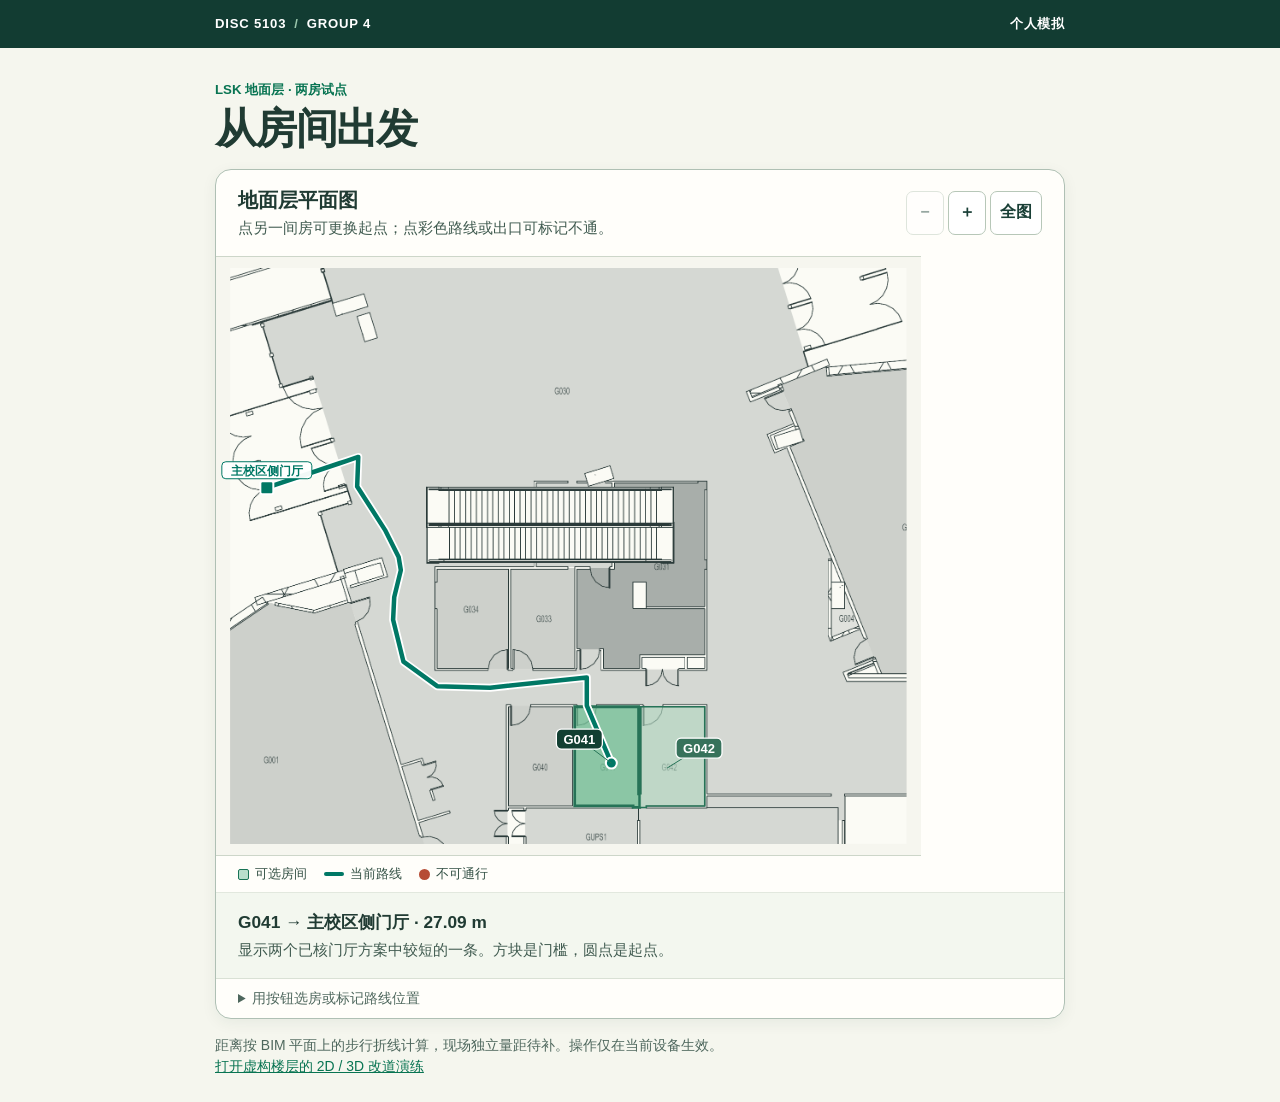
==== index.html @ 44ad1e76 "Publish the LSK two-room pilot with its registered floor plan" ====
<!doctype html>
<html lang="zh-CN"><head><meta charset="utf-8"><meta name="viewport" content="width=device-width,initial-scale=1">
<meta name="referrer" content="no-referrer">
<meta http-equiv="Content-Security-Policy" content="default-src 'none'; img-src data:; style-src 'unsafe-inline'; script-src 'unsafe-inline'; connect-src 'none'; base-uri 'none'; form-action 'none'">
<title>LSK 地面层 · 两房路线试点</title><style>:root{color-scheme:light;--ink:#193f36;--text:#203b33;--muted:#4e675d;--line:#c5d1c5;--paper:#f5f6ee;--green:#087452}
*{box-sizing:border-box}body{margin:0;background:var(--paper);color:var(--text);font:16px/1.55 "Segoe UI","Microsoft YaHei",sans-serif}
.wrap{width:min(100% - 36px,940px);margin:auto}header{background:#123c32;color:white}header .wrap{min-height:48px;display:flex;align-items:center;justify-content:space-between;font-size:.82rem;font-weight:650;letter-spacing:.06em}header b{color:#9ac6ac;margin:0 .28em}
main{padding-top:clamp(24px,5vw,60px)}.eyebrow,.unit{font-size:.83rem;font-weight:700;color:var(--green)}.eyebrow{margin:0}
h1{font-size:clamp(2.2rem,6vw,3.65rem);margin:4px 0 clamp(20px,4vw,38px);line-height:1.18;letter-spacing:-.04em}h2{font-size:1.16rem;margin:0 0 14px;line-height:1.4}
p{margin:7px 0 12px}.grid{display:grid;grid-template-columns:minmax(210px,.78fr) minmax(0,1.35fr);gap:16px}.card,.practice{background:#fffefa;border:1px solid var(--line);border-radius:14px;padding:clamp(16px,3vw,30px);min-width:0}.route-card{border-top:4px solid var(--green)}
label{display:block;margin:13px 0 6px;font-size:.9rem;font-weight:650}select,input,button,a{font:inherit}select,input{max-width:100%;padding:10px;border:1px solid #9eafa2;border-radius:7px;background:#fff}select{width:100%;min-height:48px;color:var(--ink)}button,.practice a{font-weight:700;cursor:pointer}button{border:1px solid var(--green);background:#eef6ee;border-radius:7px;color:var(--ink);padding:9px 14px;min-height:44px}
button:focus-visible,a:focus-visible,select:focus-visible,input:focus-visible{outline:3px solid #b16112;outline-offset:3px}
.note,footer{color:var(--muted);font-size:.87rem}.note{margin-top:14px;line-height:1.6}.route-heading,.captions{display:flex;justify-content:space-between;gap:12px}.place{font-size:clamp(1.1rem,3vw,1.5rem);font-weight:650;margin-top:4px}.length{margin:1px 0 8px}.length strong{font-size:clamp(2rem,5vw,3.35rem);line-height:1.1;font-variant-numeric:tabular-nums;letter-spacing:-.04em}
#bar{position:relative;margin:26px 5px 5px;height:4px;background:#23785b}#bar:before,#bar:after{content:"";position:absolute;width:11px;height:11px;top:50%;transform:translateY(-50%);border-radius:100%;background:var(--ink)}
#bar:before{left:-5px}#bar:after{right:-5px;background:#c16a23}#ticks i{position:absolute;background:#23785b;top:-3px;height:10px;width:1px}.captions{font-size:.83rem}.captions span:last-child{text-align:right}#switcher{margin:16px 0 6px}
#interior,.practice{margin-top:16px}.practice{display:flex;align-items:center;justify-content:space-between;gap:12px;background:#e8efe5}.practice h2{margin-bottom:4px}.practice p{margin:0}.practice a{white-space:nowrap;color:var(--ink);padding:8px 0}footer{margin:26px 0}
[hidden]{display:none!important}#issue:not(:empty){color:#973c20}
details{font-size:.85rem;color:var(--muted);margin-top:16px}summary{cursor:pointer}
#shape{margin:14px 0}#line-map{width:100%;max-height:230px;border-radius:8px;background:#f0f4ec}figcaption{font-size:.8rem;color:var(--muted)}
@media(max-width:640px){.grid{grid-template-columns:1fr;gap:10px}.practice{display:block}.practice a{display:inline-block;margin-top:4px}.wrap{width:calc(100% - 24px)}}

.floor-panel{overflow:hidden;background:#fffefa;border:1px solid #afc0b4;border-radius:16px;margin-bottom:16px;box-shadow:0 4px 15px #163b2810}
.floor-head,.floor-result{display:flex;align-items:center;justify-content:space-between;gap:14px;padding:16px 22px}
.floor-head h2{font-size:1.28rem;margin:0}.floor-head p,.floor-result p{margin:3px 0 0;font-size:.91rem;color:#405b50}
.floor-zoom{display:flex;gap:4px;flex:none}.floor-zoom button{background:white;border-color:#b7c7b8;min-width:38px;padding:4px 9px}
.floor-panel button:disabled{opacity:.45;cursor:default}
#floor-stage{position:relative;aspect-ratio:var(--plan-aspect,1.5);min-height:240px;max-height:600px;background:#f6f6ef;border-block:1px solid #cdd6c9}
#floor-svg{position:absolute;inset:0;width:100%;height:100%;display:block;touch-action:pan-y;user-select:none}
#floor-svg [role=button]{cursor:pointer}#floor-svg [role=button]:focus-visible{outline:3px solid #a95010}
.floor-key,.floor-key span{display:flex;align-items:center}.floor-key{gap:17px;flex-wrap:wrap;padding:8px 22px;border-bottom:1px solid #e2e8de;font-size:.83rem;color:#345145}.floor-key span{gap:6px}
.floor-key i{display:inline-block}.floor-key-room{width:11px;height:11px;background:#b8dfcc;border:1px solid #187355;border-radius:2px}.floor-key-line{width:20px;height:4px;background:#007865;border-radius:3px}.floor-key-stop{width:11px;height:11px;border-radius:50%;background:#b64c35}
.floor-result{background:#f3f7ef}.floor-result strong{font-size:1.08rem}.floor-result button{flex:none}#floor-access{margin:0;border-top:1px solid #d9e1d5;padding:9px 22px}
#floor-rooms{display:flex;gap:6px;flex-wrap:wrap;margin:8px 0}#floor-range{vertical-align:middle;width:min(52%,290px);padding:0;accent-color:var(--green);margin-right:10px}
.floor-panel .floor-chip{font:700 13px "Segoe UI","Microsoft YaHei",sans-serif;fill:white;dominant-baseline:central;text-anchor:middle;pointer-events:none}
@media(max-width:640px){.floor-head,.floor-result{padding:12px}.floor-head{align-items:flex-start}.floor-zoom button{min-width:32px;padding:3px 6px}.floor-key{padding:7px 12px;gap:11px}#floor-access{padding:8px 12px}.floor-result{align-items:flex-start}}

main{padding-top:clamp(16px,3vw,32px)}h1{font-size:clamp(1.65rem,4vw,2.65rem);margin:3px 0 15px}
.wrap{max-width:850px}footer{margin:12px 0 24px}footer a{color:var(--green)}
</style></head>
<body><header><div class="wrap"><span>DISC 5103 <b>/</b> GROUP 4</span><span>个人模拟</span></div></header>
<main class="wrap"><p class="eyebrow">LSK 地面层 · 两房试点</p><h1>从房间出发</h1>
<section id="floor" class="floor-panel" hidden aria-label="实景选房地图">
      <div class="floor-head"><div><h2>地面层平面图</h2><p id="floor-hint">点图上的房间选择起点。</p></div>
        <div class="floor-zoom" role="group" aria-label="地图缩放"><button id="floor-minus" aria-label="缩小地图">−</button><button id="floor-plus" aria-label="放大地图">＋</button><button id="floor-fit">全图</button></div></div>
      <div id="floor-stage"><svg id="floor-svg" role="group" aria-label="可点选房间和路线的 Revit 地面层局部平面图"></svg></div>
      <div class="floor-key"><span><i class="floor-key-room"></i>可选房间</span><span><i class="floor-key-line"></i>当前路线</span><span><i class="floor-key-stop"></i>不可通行</span></div>
      <div class="floor-result" aria-live="polite"><div><strong id="floor-title">请选择起点</strong><p id="floor-status"></p></div><button id="floor-reset" hidden>解除标记</button></div>
      <details id="floor-access"><summary>用按钮选房或标记路线位置</summary><div id="floor-rooms"></div>
        <div id="floor-range-tools" hidden><label for="floor-range">沿当前路线的位置 <output id="floor-station" for="floor-range"></output></label>
          <input type="range" id="floor-range" value="50" min="0" max="100" step="1"><button id="floor-mark">将此处标为不通</button></div></details>
    </section>
<footer>距离按 BIM 平面上的步行折线计算，现场独立量距待补。操作仅在当前设备生效。<br>
<a href="./personal/index.html">打开虚构楼层的 2D / 3D 改道演练</a></footer>
<noscript>请启用浏览器的 JavaScript 以显示互动平面图。</noscript></main>
<script id="embedded" type="application/json">{"rooms":[{"room_label":"G041","endpoint_id":"CAMPUS-MAIN","endpoint_label":"主校区侧门厅","distance_m":27.094,"alternate":{"endpoint_id":"VESTIBULE-B","endpoint_label":"另一侧门厅","distance_m":31.359}},{"room_label":"G042","endpoint_id":"VESTIBULE-B","endpoint_label":"另一侧门厅","distance_m":27.717,"alternate":{"endpoint_id":"CAMPUS-MAIN","endpoint_label":"主校区侧门厅","distance_m":29.981}}],"pilot_map":{"source":"doorway_checked_plan_v1","bounds_m":[-17.293763,-3.669121,13.390499,22.457112],"rooms":[{"room_label":"G041","origin_m":[0.0,0.0],"polygon_m":[[-1.6641,-1.9438],[0.9859,-1.9438],[0.9859,-2.0117],[1.2359,-2.0117],[1.2859,-2.0117],[1.2859,-1.3938],[1.2359,-1.3938],[1.2359,2.5561],[-1.6641,2.5561]]},{"room_label":"G042","origin_m":[2.52442505,-0.22868345],"polygon_m":[[1.3359,2.5561],[1.3359,-1.3938],[1.2859,-1.3938],[1.2859,-2.0117],[1.5859,-2.0117],[1.5859,-1.9438],[4.2359,-1.9438],[4.2359,-1.874],[4.2359,-1.4438],[4.2359,2.5561]]}],"routes":[{"room_label":"G041","endpoint_id":"CAMPUS-MAIN","distance_m":27.094,"xy_m":[[0,0],[-1.11414,2.606093],[-1.11414,3.880219],[-5.5,3.42],[-7.9,3.49],[-9.43,4.6],[-9.9,6.5],[-9.85,7.52],[-9.55,8.75],[-9.65,9.35],[-10.27,10.58],[-11.53,12.55],[-11.479382,13.887893],[-12.066921,13.689908],[-12.332261,13.600495],[-15.627423,12.490112]]},{"room_label":"G042","endpoint_id":"CAMPUS-MAIN","distance_m":29.981,"xy_m":[[2.524425,-0.228683],[1.88586,2.606093],[1.88586,3.431071],[-0.36414,3.431071],[-0.61414,3.880219],[-1.11414,3.880219],[-5.5,3.42],[-7.9,3.49],[-9.43,4.6],[-9.9,6.5],[-9.85,7.52],[-9.55,8.75],[-9.65,9.35],[-10.27,10.58],[-11.53,12.55],[-11.479382,13.887893],[-12.066921,13.689908],[-12.332261,13.600495],[-15.627423,12.490112]]},{"room_label":"G041","endpoint_id":"VESTIBULE-B","distance_m":31.359,"xy_m":[[0.0,0.0],[-1.11414,2.606093],[-1.11414,3.880219],[-0.61414,3.880219],[-0.36414,3.431071],[1.88586,3.431071],[3.74,3.43],[5.15,4.04],[6.0,6.1],[5.5,15.85],[6.45,18.48],[7.56,19.3],[8.416568,19.644076],[11.723097,20.806527]]},{"room_label":"G042","endpoint_id":"VESTIBULE-B","distance_m":27.717,"xy_m":[[2.524425,-0.228683],[1.88586,2.606093],[1.88586,3.431071],[3.74,3.43],[5.15,4.04],[6.0,6.1],[5.5,15.85],[6.45,18.48],[7.56,19.3],[8.416568,19.644076],[11.723097,20.806527]]}],"room_walks":{"G041":{"door":[-1.1141404772577177,2.606092744333321],"points":{"A":[-0.047172,0.11034],"B":[-0.630631,1.475112],"p":[0.2511,0.544686],"q":[-0.11055,1.390623],"r":[-0.993267,1.013249],"s":[-0.631617,0.167312]},"links":[["A","B"],["A","p"],["A","q"],["A","r"],["A","s"],["B","p"],["B","q"],["B","r"],["B","s"],["p","q"],["p","r"],["p","s"],["q","r"],["q","s"],["r","s"]]},"G042":{"door":[1.8858595227425707,2.6060927443333126],"points":{"A":[2.498054,-0.111617],"B":[2.156158,1.40616],"p":[2.862316,0.296307],"q":[2.660141,1.193818],"r":[1.723608,0.982853],"s":[1.925783,0.085342]},"links":[["A","B"],["A","p"],["A","q"],["A","r"],["A","s"],["B","p"],["B","q"],["B","r"],["B","s"],["p","q"],["p","r"],["p","s"],["q","r"],["q","s"],["r","s"]]}},"image":"[data-uri]"}}</script>
<script>(() => {
  "use strict";
  const $ = id => document.getElementById(id);
  const ns = "http://www.w3.org/2000/svg";
  const radius = 0.35;  // One simulated non-traversable patch, in model metres.
  const palette = {route:"#007865", alternate:"#2459a4", room:"#267357", block:"#b23f2e", ink:"#183b30"};
  const metres = v => v.toFixed(2) + " m";
  const gap = (p,q) => Math.hypot(p[0]-q[0],p[1]-q[1]);
  const finitePoint = p => Array.isArray(p) && p.length===2 && p.every(Number.isFinite);
  function project(p,a,b) {
    const dx=b[0]-a[0],dy=b[1]-a[1],square=dx*dx+dy*dy;
    const t=square ? Math.max(0,Math.min(1,((p[0]-a[0])*dx+(p[1]-a[1])*dy)/square)) : 0;
    return [a[0]+t*dx,a[1]+t*dy];
  }
  function closest(p,line) {
    let q=line[0], distance=Infinity;
    for (let i=1;i<line.length;i++) {
      const pick=project(p,line[i-1],line[i]),d=gap(p,pick);
      if(d<distance){q=pick;distance=d;}
    }
    return {xy:q,distance};
  }
  function along(line,fraction) {
    const lengths=line.slice(1).map((p,i)=>gap(p,line[i]));
    let remaining=lengths.reduce((a,b)=>a+b,0)*fraction;
    for(let i=0;i<lengths.length;i++) {
      if(remaining<=lengths[i] && lengths[i]>0) {
        const t=remaining/lengths[i];
        return line[i].map((v,j)=>v+(line[i+1][j]-v)*t);
      }
      remaining-=lengths[i];
    }
    return line[line.length-1];
  }
  function allowed(route,block) {
    if (!block) return true;
    if (block.kind==="door") return route.endpoint_id!==block.endpoint_id;
    return closest(block.xy,route.xy_m).distance > radius + .001;
  }
  function inside(p,polygon) {
    let contained=false;
    for(let i=0,j=polygon.length-1;i<polygon.length;j=i++){
      const a=polygon[i],b=polygon[j];
      if((a[1]>p[1])!==(b[1]>p[1]) && p[0]<(b[0]-a[0])*(p[1]-a[1])/(b[1]-a[1])+a[0])contained=!contained;
    }
    return contained;
  }
  function roomDetour(route,block,walk,polygon) {
    if(!walk||block?.kind!=="point"||!inside(block.xy,polygon) || gap(route.xy_m[1],walk.door)>.04)return null;
    const points=walk.points,waiting=new Set(Object.keys(points)),dist={A:0},parent={};
    while(waiting.size){
      let u=null;
      for(const v of waiting)if(v in dist&&(u===null||dist[v]<dist[u]))u=v;
      if(u===null||u==="B")break;
      waiting.delete(u);
      for(const [i,j] of walk.links){
        const v=i===u?j:j===u?i:null;
        if(!waiting.has(v)||closest(block.xy,[points[u],points[v]]).distance<=radius+.001)continue;
        const candidate=dist[u]+gap(points[u],points[v]);
        if(!(v in dist)||candidate<dist[v]){dist[v]=candidate;parent[v]=u;}
      }
    }
    if(!("B" in dist))return null;
    const interior=[];
    for(let v="B";v;v=parent[v])interior.unshift(points[v]);
    const line=[route.xy_m[0],...interior,...route.xy_m.slice(1)];
    if(closest(block.xy,line).distance<=radius+.001)return null;
    const length=line.slice(1).reduce((d,p,i)=>d+gap(line[i],p),0);
    return {...route,xy_m:line,distance_m:length,local_detour:true};
  }
  function svgNode(tag,attrs={},text) {
    const n=document.createElementNS(ns,tag);
    Object.entries(attrs).forEach(([k,v])=>n.setAttribute(k,String(v)));
    if(text!==undefined) n.textContent=text;
    return n;
  }
  function button(node,name,onClick) {
    node.setAttribute("role","button");node.setAttribute("tabindex","0");node.setAttribute("aria-label",name);
    node.addEventListener("click",onClick);
    node.addEventListener("keydown",e=>{if(e.key==="Enter"||e.key===" "){e.preventDefault();onClick(e);}});
    return node;
  }
  function usable(map,rooms) {
    if (!map || map.source!=="doorway_checked_plan_v1" || !Array.isArray(map.bounds_m) || map.bounds_m.length!==4 || !map.bounds_m.every(Number.isFinite) ||
        map.bounds_m[2]<=map.bounds_m[0] || map.bounds_m[3]<=map.bounds_m[1] || typeof map.image!=="string" ||
        !/^data:image\/png;base64,[A-Za-z0-9+/=]+$/.test(map.image) || !Array.isArray(map.rooms) || map.rooms.length!==2 ||
        !Array.isArray(map.routes) || map.routes.length!==4) return false;
    return map.rooms.every(r=>{
      if(!r||typeof r.room_label!=="string")return false;
      const ref=rooms.find(other=>other.room_label===r.room_label);
      const routes=map.routes.filter(v=>v?.room_label===r.room_label);
      const walk=map.room_walks?.[r.room_label];
      if(walk && (!finitePoint(walk.door)||!walk.points||!finitePoint(walk.points.A)||!finitePoint(walk.points.B)||
        Object.keys(walk.points).length>20||!Array.isArray(walk.links)||walk.links.length>100||
        !walk.links.every(pair=>Array.isArray(pair)&&pair.length===2&&pair.every(k=>Object.hasOwn(walk.points,k)&&finitePoint(walk.points[k])))))return false;
      return ref?.alternate && finitePoint(r.origin_m) && Array.isArray(r.polygon_m) && r.polygon_m.length>=3 && r.polygon_m.length<=2000 &&
        r.polygon_m.every(finitePoint) && [ref,ref.alternate].every(target=>routes.some(path=>
          path.endpoint_id===target.endpoint_id && Math.abs(path.distance_m-target.distance_m)<.011 &&
          Array.isArray(path.xy_m) && path.xy_m.length>=2 && path.xy_m.length<=2000 && path.xy_m.every(finitePoint) &&
          gap(path.xy_m[0],r.origin_m)<.06));
    });
  }
  window.createPilotPlan = function(onSelect,onChange) {
    const panel=$("floor"),svg=$("floor-svg");
    let map=null,rooms=[],room=null,outside=null,active=null,block=null,zoom=1,pan=[0,0],drag=null,ignoreClick=false;
    let transform=null;
    function baseRoutes() {
      return room ? map.routes.filter(r=>r.room_label===room.room_label).slice().sort((a,b)=>a.distance_m-b.distance_m) : [];
    }
    function label(route) {
      const item=room.endpoint_id===route.endpoint_id?room:room.alternate;
      return item.endpoint_label || item.endpoint_id;
    }
    function sync(next) {
      block=next;
      const area=map.rooms.find(r=>r.room_label===room?.room_label);
      const available=baseRoutes().map(r=>allowed(r,block)?r:roomDetour(r,block,map.room_walks?.[room.room_label],area.polygon_m));
      active=available.filter(Boolean).sort((a,b)=>a.distance_m-b.distance_m)[0] || null;
      onChange({blocked:Boolean(block),route:active,unknown:!!room&&!active,alternate:!!active&&active.endpoint_id!==room.endpoint_id});
      draw();
    }
    function setRoom(ref) {
      if(room?.room_label!==ref?.room_label){zoom=1;pan=[0,0];}
      room=map && ref && map.rooms.some(r=>r.room_label===ref.room_label) ? ref : null;
      outside=ref&&!room?ref:null;
      block=null;active=room?baseRoutes()[0]:null;
      $("floor-range").value=50;
      draw();
    }
    function load(d) {
      rooms=d.rooms;
      map=usable(d.pilot_map,rooms)?d.pilot_map:null;
      zoom=1;pan=[0,0];room=null;outside=null;block=null;active=null;
      panel.hidden=!map;
      $("floor-rooms").replaceChildren();
      if(!map)return;
      const [x0,y0,x1,y1]=map.bounds_m;
      $("floor-stage").style.setProperty("--plan-aspect",String((x1-x0)/(y1-y0)));
      for(const r of map.rooms) {
        const b=document.createElement("button");b.type="button";b.textContent=r.room_label;
        b.onclick=()=>onSelect(r.room_label);$("floor-rooms").append(b);
      }
      draw();
    }
    function addPath(fragment,route,color,ghost=false) {
      const pts=route.xy_m.map(transform.screen).map(p=>p.join(",")).join(" ");
      const attrs={points:pts,fill:"none","stroke-linecap":"round","stroke-linejoin":"round","pointer-events":"none"};
      if(ghost) {
        fragment.append(svgNode("polyline",{...attrs,stroke:"#6b7881","stroke-width":2.5,"stroke-dasharray":"5 6",opacity:.78}));
        return;
      }
      fragment.append(svgNode("polyline",{...attrs,stroke:"white","stroke-width":8}),
        svgNode("polyline",{...attrs,stroke:color,"stroke-width":4.5,"data-active-path":route.endpoint_id}));
      const hit=svgNode("polyline",{points:pts,fill:"none",stroke:"transparent","stroke-width":19,"pointer-events":"stroke",
        "aria-label":"在当前路线上点选不通位置",style:"cursor:crosshair","data-route-hit":"true"});
      hit.addEventListener("click",e=>{
        if(ignoreClick)return;
        const rect=svg.getBoundingClientRect(),p=transform.world([e.clientX-rect.left,e.clientY-rect.top]);
        sync({kind:"point",xy:closest(p,route.xy_m).xy});
      });
      fragment.append(hit);
      const start=transform.screen(route.xy_m[0]),end=transform.screen(route.xy_m.at(-1));
      fragment.append(svgNode("circle",{cx:start[0],cy:start[1],r:5.5,fill:color,stroke:"white","stroke-width":2,"pointer-events":"none"}));
      const marker=svgNode("g",{"data-map-exit":route.endpoint_id});
      const endpointName=label(route),labelWidth=Math.max(46,endpointName.length*13+12);
      const labelX=Math.max(3,Math.min(svg.clientWidth-labelWidth-3,end[0]-labelWidth/2));
      const labelY=end[1]>28?end[1]-26:end[1]+10;
      marker.append(svgNode("rect",{x:end[0]-14,y:end[1]-14,width:28,height:28,fill:"transparent"}),
        svgNode("rect",{x:labelX,y:labelY,width:labelWidth,height:17,rx:4,fill:"white","fill-opacity":.95,stroke:color,"stroke-width":1}),
        svgNode("text",{x:labelX+labelWidth/2,y:labelY+9,"dominant-baseline":"central","text-anchor":"middle","font-size":12,fill:color,"font-weight":700},endpointName),
        svgNode("rect",{x:end[0]-6.5,y:end[1]-6.5,width:13,height:13,rx:2,fill:color,stroke:"white","stroke-width":2}));
      fragment.append(button(marker,"标记出口暂时不通："+label(route),()=>{if(!ignoreClick)sync({kind:"door",endpoint_id:route.endpoint_id,xy:route.xy_m.at(-1)});}));
    }
    function draw() {
      if (!map || panel.hidden) return;
      const rect=svg.getBoundingClientRect(),w=rect.width,h=rect.height;
      if(!w||!h)return;
      const [xmin,ymin,xmax,ymax]=map.bounds_m, dx=xmax-xmin,dy=ymax-ymin;
      const s=Math.min((w-22)/dx,(h-22)/dy)*zoom;
      const cx=(xmin+xmax)/2,cy=(ymin+ymax)/2;
      const screen=([x,y])=>[w/2+pan[0]+(x-cx)*s,h/2+pan[1]-(y-cy)*s];
      const world=([x,y])=>[cx+(x-w/2-pan[0])/s,cy-(y-h/2-pan[1])/s];
      transform={screen,world};
      svg.setAttribute("viewBox",[0,0,w,h].join(" "));
      svg.style.touchAction=zoom>1?"none":"pan-y";
      const f=document.createDocumentFragment(), corner=screen([xmin,ymax]);
      f.append(svgNode("image",{href:map.image,x:corner[0],y:corner[1],width:dx*s,height:dy*s,preserveAspectRatio:"none","pointer-events":"none"}));
      const ordered=map.rooms.slice().sort((a,b)=>a.origin_m[0]-b.origin_m[0]);
      for(const r of ordered) {
        const selected=r.room_label===room?.room_label;
        const polygon=svgNode("polygon",{points:r.polygon_m.map(screen).map(p=>p.join(",")).join(" "),fill:selected?"#72c397":"#b5ddc4","fill-opacity":selected ? .72 : .58,stroke:palette.room,"stroke-width":selected?2.8:1.6,"data-room-map":r.room_label,"aria-pressed":String(selected)});
        f.append(button(polygon,"选择房间 "+r.room_label,()=>{if(!ignoreClick)onSelect(r.room_label);}));
      }
      const changed=active && (active.local_detour || active.endpoint_id!==room.endpoint_id);
      panel.querySelector(".floor-key-line").style.background=changed?palette.alternate:palette.route;
      if(changed&&block)addPath(f,baseRoutes()[0],null,true);
      if(active)addPath(f,active,changed?palette.alternate:palette.route);
      if(block) {
        const [x,y]=screen(block.xy),g=svgNode("g",{"data-closure":block.kind,"pointer-events":"none"});
        if(block.kind==="point")g.append(svgNode("circle",{cx:x,cy:y,r:radius*s,stroke:palette.block,fill:"#f5a38b","fill-opacity":.38,"stroke-width":1.5}));
        g.append(svgNode("circle",{cx:x,cy:y,r:8.5,fill:palette.block,stroke:"white","stroke-width":1.5}),
          svgNode("path",{d:"M "+(x-3.4)+" "+(y-3.4)+" l 6.8 6.8 m -6.8 0 l 6.8 -6.8",stroke:"white","stroke-width":1.8}));
        f.append(g);
      }
      for(const [i,r] of ordered.entries()) {
        const [x,y]=screen(r.origin_m),side=i===0?-1:1;
        const lx=Math.max(28,Math.min(w-28,x+side*32)),ly=Math.max(15,Math.min(h-15,y-24+i*4));
        const g=svgNode("g",{"data-room-label":r.room_label});
        g.append(svgNode("line",{x1:x,y1:y,x2:lx,y2:ly,stroke:palette.room,"stroke-width":1,"pointer-events":"none"}),
          svgNode("rect",{x:lx-26,y:ly-15,width:52,height:30,rx:7,fill:"transparent"}),
          svgNode("rect",{x:lx-23,y:ly-10,width:46,height:20,rx:5,fill:r.room_label===room?.room_label?"#123f32":"#37725b",stroke:"white","stroke-width":1.3}),
          svgNode("text",{x:lx,y:ly,class:"floor-chip"},r.room_label));
        f.append(button(g,"切换起点 "+r.room_label,()=>{if(!ignoreClick)onSelect(r.room_label);}));
      }
      svg.replaceChildren(f);
      $("floor-minus").disabled=zoom<=1;$("floor-plus").disabled=zoom>=3;
      $("floor-range-tools").hidden=!active;$("floor-reset").hidden=!block;
      $("floor-hint").textContent=room?"点另一间房可更换起点；点彩色路线或出口可标记不通。":"点图中填色房间或房号选择起点。";
      $("floor-title").textContent=active?room.room_label+" → "+label(active)+" · "+metres(active.distance_m):room?room.room_label+" · 该位置的绕行待核":"请选择起点";
      if(!room) $("floor-status").textContent="显示两间试点房间的实际 Revit 平面。";
      else if(!active) $("floor-status").textContent="该房间的两条已核路线均经过标记范围。解除标记可恢复常态路线。";
      else if(block && !changed) $("floor-status").textContent="该标记未影响常态路线，仍可走原路线。";
      else if(block) $("floor-status").textContent=(block.kind==="point"?(active.local_detour?"已绕开房间内的模拟占位。":"已避开这处直径 0.70 m 的模拟占位。"):"已改走另一个出口。")+
        "原路线 "+metres(room.distance_m)+"，变化 "+(active.distance_m>=room.distance_m?"+":"")+metres(active.distance_m-room.distance_m)+"。虚线表示原路线。";
      else $("floor-status").textContent="显示两个已核门厅方案中较短的一条。方块是门槛，圆点是起点。";
      if(outside){$("floor-title").textContent=outside.room_label+" · 结果见下方";$("floor-status").textContent="本图覆盖两个试点房间。点图中的房间可切换起点。";}
      updateStation();
    }
    function updateStation(){if(active)$("floor-station").textContent=metres(active.distance_m*Number($("floor-range").value)/100);}
    function setZoom(value){
      const previous=zoom;zoom=Math.min(3,Math.max(1,value));
      if(zoom===1)pan=[0,0];else pan=pan.map(x=>x*(zoom/previous));draw();
    }
    $("floor-plus").onclick=()=>setZoom(zoom*1.5);$("floor-minus").onclick=()=>setZoom(zoom/1.5);$("floor-fit").onclick=()=>setZoom(1);
    $("floor-reset").onclick=()=>sync(null);$("floor-range").oninput=updateStation;
    $("floor-mark").onclick=()=>{if(active)sync({kind:"point",xy:along(active.xy_m,Number($("floor-range").value)/100)});};
    svg.addEventListener("pointerdown",e=>{ignoreClick=false;if(zoom>1&&e.button===0)drag={id:e.pointerId,x:e.clientX,y:e.clientY,pan:pan.slice()};});
    svg.addEventListener("pointermove",e=>{
      if(!drag||e.pointerId!==drag.id)return;
      const dx=e.clientX-drag.x,dy=e.clientY-drag.y;
      if(Math.hypot(dx,dy)>5||ignoreClick){ignoreClick=true;svg.setPointerCapture(e.pointerId);
        const rect=svg.getBoundingClientRect();
        pan=[Math.max(-rect.width*(zoom-.5)/2,Math.min(rect.width*(zoom-.5)/2,drag.pan[0]+dx)),Math.max(-rect.height*(zoom-.5)/2,Math.min(rect.height*(zoom-.5)/2,drag.pan[1]+dy))];draw();}
    });
    svg.addEventListener("pointerup",()=>{drag=null;setTimeout(()=>{ignoreClick=false;},0);});
    svg.addEventListener("pointercancel",()=>{drag=null;ignoreClick=false;});
    new ResizeObserver(()=>draw()).observe(svg);
    return {load,setRoom,hasRoom:()=>Boolean(room),markExit(){if(active)sync({kind:"door",endpoint_id:active.endpoint_id,xy:active.xy_m.at(-1)});},restore:()=>sync(null)};
  };
})();
</script><script>
const data = JSON.parse(document.getElementById("embedded").textContent);
const choose = label => plan.setRoom(data.rooms.find(room => room.room_label === label));
const plan = window.createPilotPlan(choose, () => {});
plan.load(data);
choose(data.rooms[0].room_label);
</script></body></html>
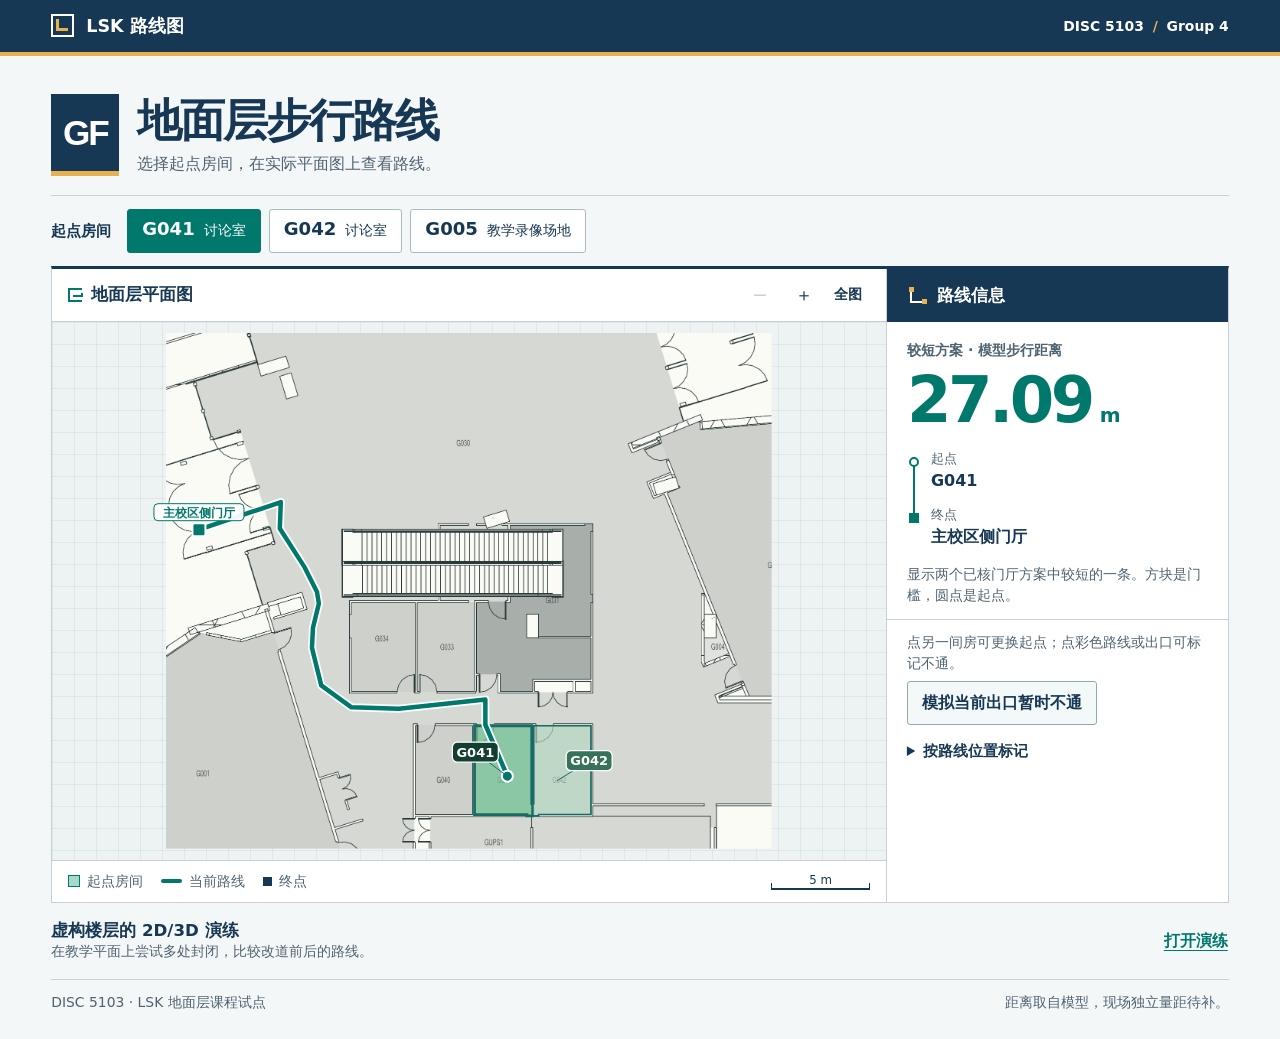
==== commit 1da857bc: "Add the reviewed G005 route comparison and redesign the floor pilot" ====
--- a/index.html
+++ b/index.html
@@ -1,64 +1,77 @@
 <!doctype html>
 <html lang="zh-CN"><head><meta charset="utf-8"><meta name="viewport" content="width=device-width,initial-scale=1">
-<meta name="referrer" content="no-referrer">
+<meta name="theme-color" content="#163854"><meta name="referrer" content="no-referrer">
 <meta http-equiv="Content-Security-Policy" content="default-src 'none'; img-src data:; style-src 'unsafe-inline'; script-src 'unsafe-inline'; connect-src 'none'; base-uri 'none'; form-action 'none'">
-<title>LSK 地面层 · 两房路线试点</title><style>:root{color-scheme:light;--ink:#193f36;--text:#203b33;--muted:#4e675d;--line:#c5d1c5;--paper:#f5f6ee;--green:#087452}
-*{box-sizing:border-box}body{margin:0;background:var(--paper);color:var(--text);font:16px/1.55 "Segoe UI","Microsoft YaHei",sans-serif}
-.wrap{width:min(100% - 36px,940px);margin:auto}header{background:#123c32;color:white}header .wrap{min-height:48px;display:flex;align-items:center;justify-content:space-between;font-size:.82rem;font-weight:650;letter-spacing:.06em}header b{color:#9ac6ac;margin:0 .28em}
-main{padding-top:clamp(24px,5vw,60px)}.eyebrow,.unit{font-size:.83rem;font-weight:700;color:var(--green)}.eyebrow{margin:0}
-h1{font-size:clamp(2.2rem,6vw,3.65rem);margin:4px 0 clamp(20px,4vw,38px);line-height:1.18;letter-spacing:-.04em}h2{font-size:1.16rem;margin:0 0 14px;line-height:1.4}
-p{margin:7px 0 12px}.grid{display:grid;grid-template-columns:minmax(210px,.78fr) minmax(0,1.35fr);gap:16px}.card,.practice{background:#fffefa;border:1px solid var(--line);border-radius:14px;padding:clamp(16px,3vw,30px);min-width:0}.route-card{border-top:4px solid var(--green)}
-label{display:block;margin:13px 0 6px;font-size:.9rem;font-weight:650}select,input,button,a{font:inherit}select,input{max-width:100%;padding:10px;border:1px solid #9eafa2;border-radius:7px;background:#fff}select{width:100%;min-height:48px;color:var(--ink)}button,.practice a{font-weight:700;cursor:pointer}button{border:1px solid var(--green);background:#eef6ee;border-radius:7px;color:var(--ink);padding:9px 14px;min-height:44px}
-button:focus-visible,a:focus-visible,select:focus-visible,input:focus-visible{outline:3px solid #b16112;outline-offset:3px}
-.note,footer{color:var(--muted);font-size:.87rem}.note{margin-top:14px;line-height:1.6}.route-heading,.captions{display:flex;justify-content:space-between;gap:12px}.place{font-size:clamp(1.1rem,3vw,1.5rem);font-weight:650;margin-top:4px}.length{margin:1px 0 8px}.length strong{font-size:clamp(2rem,5vw,3.35rem);line-height:1.1;font-variant-numeric:tabular-nums;letter-spacing:-.04em}
-#bar{position:relative;margin:26px 5px 5px;height:4px;background:#23785b}#bar:before,#bar:after{content:"";position:absolute;width:11px;height:11px;top:50%;transform:translateY(-50%);border-radius:100%;background:var(--ink)}
-#bar:before{left:-5px}#bar:after{right:-5px;background:#c16a23}#ticks i{position:absolute;background:#23785b;top:-3px;height:10px;width:1px}.captions{font-size:.83rem}.captions span:last-child{text-align:right}#switcher{margin:16px 0 6px}
-#interior,.practice{margin-top:16px}.practice{display:flex;align-items:center;justify-content:space-between;gap:12px;background:#e8efe5}.practice h2{margin-bottom:4px}.practice p{margin:0}.practice a{white-space:nowrap;color:var(--ink);padding:8px 0}footer{margin:26px 0}
-[hidden]{display:none!important}#issue:not(:empty){color:#973c20}
-details{font-size:.85rem;color:var(--muted);margin-top:16px}summary{cursor:pointer}
-#shape{margin:14px 0}#line-map{width:100%;max-height:230px;border-radius:8px;background:#f0f4ec}figcaption{font-size:.8rem;color:var(--muted)}
-@media(max-width:640px){.grid{grid-template-columns:1fr;gap:10px}.practice{display:block}.practice a{display:inline-block;margin-top:4px}.wrap{width:calc(100% - 24px)}}
+<title>LSK 地面层路线图 · DISC 5103</title><style>:root{color-scheme:light;--ink:#163854;--paper:#f4f7f8;--teal:#00786c;--amber:#e9b052;--stop:#a63c31;--muted:#4e6371;--rule:#c5d1d7;--sans:Barlow,"Segoe UI","Microsoft YaHei",system-ui,sans-serif;font-family:var(--sans);color:var(--ink);background:var(--paper)}
+*{box-sizing:border-box}body{margin:0;font-size:16px;line-height:1.5}h1,h2,p{margin:0}button,input{font:inherit}button,a{-webkit-tap-highlight-color:transparent}button{color:inherit;cursor:pointer}.wrap{width:min(1190px,calc(100% - clamp(24px,8vw,112px)));margin-inline:auto}.site-head{background:var(--ink);color:#fff;border-bottom:4px solid var(--amber)}.mast{min-height:52px;display:flex;align-items:center;justify-content:space-between;gap:12px}.identity{display:flex;gap:12px;align-items:center;color:inherit;text-decoration:none;font-size:1.1rem;font-weight:700}.identity-mark{width:23px;height:23px;border:2px solid #fff;position:relative;display:block}.identity-mark:after{content:"";position:absolute;inset:3px 4px 4px 3px;border:solid var(--amber);border-width:0 0 3px 3px}.mast-credit{font-size:.87rem;font-weight:550}.mast-credit b{color:var(--amber);margin:0 4px}
+.page-intro{display:flex;gap:18px;align-items:center;margin:clamp(19px,3vw,40px) 0 19px}.floor-sign{font-family:Barlow,"Arial Narrow",Arial,sans-serif;display:grid;place-items:center;align-self:stretch;min-width:68px;padding-inline:9px;background:var(--ink);color:#fff;border-bottom:5px solid var(--amber);font-weight:700;font-size:2.2rem;line-height:1;letter-spacing:-.065em}.page-intro h1{font-size:clamp(1.75rem,3.5vw,2.85rem);letter-spacing:-.045em;line-height:1.2}.page-intro p{color:var(--muted);margin-top:4px}.room-control{display:flex;align-items:center;gap:16px;border-top:1px solid var(--rule);padding:13px 0}.room-control>span{font-weight:650;white-space:nowrap;font-size:.95rem}.room-control [role=group]{display:flex;gap:8px;flex-wrap:wrap}.room-control button{display:flex;align-items:baseline;gap:9px;background:white;border:1px solid #a8bbc3;border-radius:3px;min-height:44px;padding:7px 14px}.room-control button strong{font:700 1.13rem/1.3 var(--sans);font-variant-numeric:tabular-nums}.room-control button small{font-size:.87rem}.room-control button[aria-pressed=true]{background:var(--teal);color:white;border-color:var(--teal)}.room-control button:hover:not([aria-pressed=true]){border-color:var(--teal);background:#e7f4ef}
+.sheet{display:grid;grid-template-columns:minmax(0,1fr) minmax(255px,29%);align-items:start;border:1px solid var(--rule);border-top:3px solid var(--ink);background:#fff}.sheet[hidden],[hidden]{display:none!important}.drawing{min-width:0;border-right:1px solid var(--rule)}.drawing-head{min-height:53px;padding:4px 16px;display:flex;align-items:center;justify-content:space-between;gap:5px;border-bottom:1px solid var(--rule)}.drawing-head>div:first-child,.board-head{display:flex;align-items:center;gap:9px}.drawing-head h2,.board-head h2,.related strong{font-size:1.04rem;line-height:1.3}.small-symbol{width:14px;height:14px;border:2px solid var(--teal);border-right:0;position:relative}.small-symbol:after{content:"";position:absolute;inset:3px -1px 3px 3px;border:solid var(--teal);border-width:0 2px 2px 0}.map-tools{display:flex}.map-tools button{min-width:44px;min-height:44px;background:white;border:0;font-size:1.15rem}.map-tools button:last-child{font-size:.9rem;font-weight:650}.map-tools button:hover{background:#eaf2f4}.map-tools button:disabled{color:#83949e;cursor:default}.map-stage{position:relative;width:100%;height:clamp(350px,42vw,555px);background-color:#edf2f3;background-image:linear-gradient(#526e7414 1px,transparent 1px),linear-gradient(90deg,#526e7414 1px,transparent 1px);background-size:22px 22px}.map-stage svg{position:absolute;inset:0;width:100%;height:100%;display:block;touch-action:pan-y;user-select:none}.map-stage svg [role=button]{cursor:pointer}.floor-chip{font:700 13px var(--sans);fill:white;dominant-baseline:central;text-anchor:middle;pointer-events:none}
+.map-key{display:flex;align-items:center;flex-wrap:wrap;gap:8px 18px;min-height:42px;padding:6px 16px;border-top:1px solid var(--rule);font-size:.86rem;color:var(--muted)}.map-key span{display:inline-flex;gap:7px;align-items:center}.map-key i{display:inline-block}.origin-swatch{width:12px;height:12px;border:1px solid var(--teal);background:#a4d9cc}.floor-key-line{height:4px;width:21px;background:var(--teal);border-radius:4px}.end-swatch{height:9px;width:9px;background:var(--ink)}.map-key .scale{margin-left:auto;position:relative;min-width:1px;display:inline-block;text-align:center;line-height:1.3;color:var(--ink);border-bottom:2px solid var(--ink);font-size:.74rem}.scale:before,.scale:after{content:"";position:absolute;bottom:0;height:5px;border-left:1px solid var(--ink)}.scale:before{left:0}.scale:after{right:0}
+.board-head{background:var(--ink);color:white;min-height:53px;padding:10px 20px}.route-icon{width:15px;height:14px;display:inline-block;position:relative;border-left:2px solid #fff;border-bottom:2px solid #fff;margin:0 3px}.route-icon:before,.route-icon:after{content:"";position:absolute;width:5px;height:5px;background:var(--amber)}.route-icon:before{top:-2px;left:-3px}.route-icon:after{bottom:-3px;right:-2px}.board-body{padding:18px 20px 12px}.route-mode{color:var(--muted);font-weight:650;font-size:.9rem}.distance{display:flex;gap:8px;align-items:baseline;color:var(--teal);line-height:1;margin:6px 0 18px;font-variant-numeric:tabular-nums}.distance strong{font:650 clamp(2.9rem,5vw,4rem)/1 var(--sans);letter-spacing:-.055em}.distance span{font-size:1.25rem;font-weight:600}
+.route-stops>div{display:flex;gap:12px;position:relative;padding-left:2px}.route-stops>div:first-child{padding-bottom:13px}.route-stops>div:first-child:after{content:"";position:absolute;left:6px;top:15px;bottom:-10px;width:2px;background:var(--teal)}.route-stops i{height:10px;width:10px;flex:none;border:2px solid var(--teal);background:#fff;border-radius:50%;margin-top:7px}.route-stops>div:last-child i{border-radius:0;background:var(--teal)}.route-stops small{display:block;font-size:.79rem;color:var(--muted)}.route-stops b{font-weight:650}.route-status,.board-help{font-size:.9rem;line-height:1.5;color:var(--muted)}.route-status{margin-top:15px}.board-tools{border-top:1px solid var(--rule);padding:12px 20px 17px}.board-tools p{margin-bottom:6px}.board-tools button{background:#f3f8f8;border:1px solid #91aab2;border-radius:3px;min-height:44px;padding:6px 14px;font-weight:600}.board-tools button[aria-pressed=true]{background:var(--teal);border-color:var(--teal);color:white}.board-tools [id$="-reset"]{border-color:var(--stop);color:var(--stop);margin-bottom:6px;background:#fff}.board-tools details{margin-top:4px}.board-tools summary{cursor:pointer;min-height:40px;align-content:center;color:var(--ink);font-size:.93rem;font-weight:650}.board-tools input[type=range]{display:block;width:100%;accent-color:var(--teal);min-height:40px}.board-tools label{font-size:.85rem;color:var(--muted)}.board-tools output{font-variant-numeric:tabular-nums}.option-list{display:flex;gap:6px;flex-wrap:wrap}
+.related{display:flex;align-items:center;justify-content:space-between;gap:13px;padding:17px 0;border-bottom:1px solid var(--rule)}.related strong,.related span{display:block}.related span,footer{color:var(--muted);font-size:.87rem}.related a{font-weight:650;color:var(--teal);text-underline-offset:4px;padding:9px 1px;white-space:nowrap}footer{display:flex;justify-content:space-between;gap:8px;padding:12px 0 26px}.visually-hidden{position:absolute;width:1px;height:1px;overflow:hidden;clip-path:inset(50%);white-space:nowrap}button:focus-visible,a:focus-visible,summary:focus-visible,input:focus-visible,svg [role=button]:focus-visible{outline:3px solid #9d6211;outline-offset:2px}
+@media(max-width:760px){.wrap{width:calc(100% - 24px)}.mast{min-height:44px}.page-intro{gap:12px;margin:17px 0 13px}.floor-sign{min-width:51px;font-size:1.7rem}.page-intro p{font-size:.89rem}.room-control{display:block;padding:8px 0 10px}.room-control>span{display:block;font-size:.84rem;margin-bottom:5px}.room-control [role=group]{gap:5px}.room-control button{gap:4px;padding:5px 8px}.room-control button strong{font-size:1rem}.room-control button small{font-size:.76rem}.sheet{grid-template-columns:minmax(0,1fr)}.drawing{border-right:0}.drawing-head{min-height:44px;padding:0 8px}.map-stage{height:clamp(245px,66vw,380px)}.map-key{gap:5px 11px;padding:5px 10px;min-height:32px;font-size:.79rem}.board-head{min-height:35px;padding:6px 12px}.board-head h2{font-size:.95rem}.board-body{padding:11px 12px;display:grid;grid-template-columns:1fr minmax(0,1.13fr);gap:0 12px;align-items:start}.route-mode{grid-column:1;font-size:.83rem}.distance{grid-column:1;margin:2px 0 5px}.distance strong{font-size:2.6rem}.route-stops{grid-column:2;grid-row:1 / span 2}.route-stops>div:first-child{padding-bottom:4px}.route-stops small,.route-stops b{display:inline}.route-stops small{margin-right:4px}.route-stops b{font-size:.88rem}.route-stops>div{gap:6px}.route-status{grid-column:1/-1;margin-top:5px}.board-tools{padding:8px 12px}.related{align-items:flex-start;padding:13px 0}.related span{font-size:.81rem}footer{display:block}footer span{display:block}.board-help{font-size:.85rem}}
+@media(max-width:390px){.room-control button{display:grid;line-height:1.15;gap:1px}.mast-credit{font-size:.76rem}.distance strong{font-size:2.3rem}}
+details{margin-top:8px;color:var(--muted);font-size:.87rem}summary{cursor:pointer;min-height:32px;display:list-item;padding-top:5px}details[open] summary{margin-bottom:5px}#floor-range-tools label{display:block;margin-bottom:5px}#floor-range-tools input{width:100%;accent-color:var(--teal);margin:5px 0 9px}.map-tools button:disabled,.board-tools button:disabled{cursor:default;opacity:.45}.option-list{margin-bottom:8px}.option-list button{font-size:.9rem;min-height:44px}
+</style></head><body>
+<header class="site-head"><div class="wrap mast"><a class="identity" href="#map-title"><span class="identity-mark" aria-hidden="true"></span>LSK 路线图</a>
+<span class="mast-credit">DISC 5103 <b>/</b> Group 4</span></div></header>
+<main class="wrap"><div class="page-intro">
+<div class="floor-sign" aria-label="Ground floor">GF</div>
+<div><h1 id="map-title">地面层步行路线</h1><p>选择起点房间，在实际平面图上查看路线。</p></div>
+</div>
+<div class="room-control"><span id="choose-room-label">起点房间</span><div id="case-rooms" role="group" aria-labelledby="choose-room-label"></div></div>
+<section id="floor" class="sheet" aria-label="平面图和路线信息" hidden>
+  <div class="drawing">
+    <div class="drawing-head"><div><span class="small-symbol" aria-hidden="true"></span><h2>地面层平面图</h2></div>
+      <div class="map-tools" role="group" aria-label="地图缩放"><button id="floor-minus" aria-label="缩小地图">−</button><button id="floor-plus" aria-label="放大地图">＋</button><button id="floor-fit">全图</button></div></div>
+    <div id="floor-stage" class="map-stage"><svg id="floor-svg" role="group" aria-label="可点选的实际局部平面与步行路线"></svg></div>
+    <div class="map-key"><span><i class="origin-swatch"></i>起点房间</span><span><i class="floor-key-line"></i>当前路线</span><span><i class="end-swatch"></i>终点</span><span id="floor-scale" class="scale" aria-hidden="true" hidden>5 m</span></div>
+  </div>
+  <div class="route-board">
+    <div class="board-head"><span class="route-icon" aria-hidden="true"></span><h2>路线信息</h2></div>
+    <div class="board-body" aria-live="polite">
+      <p class="route-mode" id="floor-mode"></p><div class="distance"><strong id="floor-distance">—</strong><span>m</span></div>
+      <div class="route-stops"><div><i></i><div><small>起点</small><b id="floor-start"></b></div></div><div><i></i><div><small>终点</small><b id="floor-end"></b></div></div></div>
+      <p id="floor-title" class="visually-hidden"></p><p id="floor-status" class="route-status"></p>
+    </div>
+    <div class="board-tools"><p class="board-help" id="floor-hint">点选彩色路线或出口可标记不通。</p>
+<button id="floor-exit">模拟当前出口暂时不通</button><button id="floor-reset" hidden>解除标记</button>
+<details id="floor-access"><summary>按路线位置标记</summary><div id="floor-rooms" hidden></div><div id="floor-range-tools">
+<label for="floor-range">沿路线的位置 <output id="floor-station" for="floor-range"></output></label>
+<input type="range" id="floor-range" value="50" min="0" max="100" step="1"><button id="floor-mark">将此处标为不通</button>
+</div></details></div>
+  </div>
+</section>
+<section id="variant" class="sheet" aria-label="平面图和路线信息" hidden>
+  <div class="drawing">
+    <div class="drawing-head"><div><span class="small-symbol" aria-hidden="true"></span><h2>地面层平面图</h2></div>
+      <div class="map-tools" role="group" aria-label="地图缩放"><button id="variant-minus" aria-label="缩小地图">−</button><button id="variant-plus" aria-label="放大地图">＋</button><button id="variant-fit">全图</button></div></div>
+    <div id="variant-stage" class="map-stage"><svg id="variant-svg" role="group" aria-label="可点选的实际局部平面与步行路线"></svg></div>
+    <div class="map-key"><span><i class="origin-swatch"></i>起点房间</span><span><i class="floor-key-line"></i>当前路线</span><span><i class="end-swatch"></i>终点</span><span id="variant-scale" class="scale" aria-hidden="true" hidden>5 m</span></div>
+  </div>
+  <div class="route-board">
+    <div class="board-head"><span class="route-icon" aria-hidden="true"></span><h2>路线信息</h2></div>
+    <div class="board-body" aria-live="polite">
+      <p class="route-mode" id="variant-mode"></p><div class="distance"><strong id="variant-distance">—</strong><span>m</span></div>
+      <div class="route-stops"><div><i></i><div><small>起点</small><b id="variant-start"></b></div></div><div><i></i><div><small>终点</small><b id="variant-end"></b></div></div></div>
+      <p id="variant-title" class="visually-hidden"></p><p id="variant-status" class="route-status"></p>
+    </div>
+    <div class="board-tools"><div id="variant-options" class="option-list" role="group" aria-label="房门方案"></div>
+<p id="variant-hint" class="board-help"></p>
+<button id="variant-toggle-door">模拟当前房门暂时不通</button><button id="variant-reset" hidden>解除房门标记</button></div>
+  </div>
+</section>
 
-.floor-panel{overflow:hidden;background:#fffefa;border:1px solid #afc0b4;border-radius:16px;margin-bottom:16px;box-shadow:0 4px 15px #163b2810}
-.floor-head,.floor-result{display:flex;align-items:center;justify-content:space-between;gap:14px;padding:16px 22px}
-.floor-head h2{font-size:1.28rem;margin:0}.floor-head p,.floor-result p{margin:3px 0 0;font-size:.91rem;color:#405b50}
-.floor-zoom{display:flex;gap:4px;flex:none}.floor-zoom button{background:white;border-color:#b7c7b8;min-width:38px;padding:4px 9px}
-.floor-panel button:disabled{opacity:.45;cursor:default}
-#floor-stage{position:relative;aspect-ratio:var(--plan-aspect,1.5);min-height:240px;max-height:600px;background:#f6f6ef;border-block:1px solid #cdd6c9}
-#floor-svg{position:absolute;inset:0;width:100%;height:100%;display:block;touch-action:pan-y;user-select:none}
-#floor-svg [role=button]{cursor:pointer}#floor-svg [role=button]:focus-visible{outline:3px solid #a95010}
-.floor-key,.floor-key span{display:flex;align-items:center}.floor-key{gap:17px;flex-wrap:wrap;padding:8px 22px;border-bottom:1px solid #e2e8de;font-size:.83rem;color:#345145}.floor-key span{gap:6px}
-.floor-key i{display:inline-block}.floor-key-room{width:11px;height:11px;background:#b8dfcc;border:1px solid #187355;border-radius:2px}.floor-key-line{width:20px;height:4px;background:#007865;border-radius:3px}.floor-key-stop{width:11px;height:11px;border-radius:50%;background:#b64c35}
-.floor-result{background:#f3f7ef}.floor-result strong{font-size:1.08rem}.floor-result button{flex:none}#floor-access{margin:0;border-top:1px solid #d9e1d5;padding:9px 22px}
-#floor-rooms{display:flex;gap:6px;flex-wrap:wrap;margin:8px 0}#floor-range{vertical-align:middle;width:min(52%,290px);padding:0;accent-color:var(--green);margin-right:10px}
-.floor-panel .floor-chip{font:700 13px "Segoe UI","Microsoft YaHei",sans-serif;fill:white;dominant-baseline:central;text-anchor:middle;pointer-events:none}
-@media(max-width:640px){.floor-head,.floor-result{padding:12px}.floor-head{align-items:flex-start}.floor-zoom button{min-width:32px;padding:3px 6px}.floor-key{padding:7px 12px;gap:11px}#floor-access{padding:8px 12px}.floor-result{align-items:flex-start}}
-
-main{padding-top:clamp(16px,3vw,32px)}h1{font-size:clamp(1.65rem,4vw,2.65rem);margin:3px 0 15px}
-.wrap{max-width:850px}footer{margin:12px 0 24px}footer a{color:var(--green)}
-</style></head>
-<body><header><div class="wrap"><span>DISC 5103 <b>/</b> GROUP 4</span><span>个人模拟</span></div></header>
-<main class="wrap"><p class="eyebrow">LSK 地面层 · 两房试点</p><h1>从房间出发</h1>
-<section id="floor" class="floor-panel" hidden aria-label="实景选房地图">
-      <div class="floor-head"><div><h2>地面层平面图</h2><p id="floor-hint">点图上的房间选择起点。</p></div>
-        <div class="floor-zoom" role="group" aria-label="地图缩放"><button id="floor-minus" aria-label="缩小地图">−</button><button id="floor-plus" aria-label="放大地图">＋</button><button id="floor-fit">全图</button></div></div>
-      <div id="floor-stage"><svg id="floor-svg" role="group" aria-label="可点选房间和路线的 Revit 地面层局部平面图"></svg></div>
-      <div class="floor-key"><span><i class="floor-key-room"></i>可选房间</span><span><i class="floor-key-line"></i>当前路线</span><span><i class="floor-key-stop"></i>不可通行</span></div>
-      <div class="floor-result" aria-live="polite"><div><strong id="floor-title">请选择起点</strong><p id="floor-status"></p></div><button id="floor-reset" hidden>解除标记</button></div>
-      <details id="floor-access"><summary>用按钮选房或标记路线位置</summary><div id="floor-rooms"></div>
-        <div id="floor-range-tools" hidden><label for="floor-range">沿当前路线的位置 <output id="floor-station" for="floor-range"></output></label>
-          <input type="range" id="floor-range" value="50" min="0" max="100" step="1"><button id="floor-mark">将此处标为不通</button></div></details>
-    </section>
-<footer>距离按 BIM 平面上的步行折线计算，现场独立量距待补。操作仅在当前设备生效。<br>
-<a href="./personal/index.html">打开虚构楼层的 2D / 3D 改道演练</a></footer>
-<noscript>请启用浏览器的 JavaScript 以显示互动平面图。</noscript></main>
-<script id="embedded" type="application/json">{"rooms":[{"room_label":"G041","endpoint_id":"CAMPUS-MAIN","endpoint_label":"主校区侧门厅","distance_m":27.094,"alternate":{"endpoint_id":"VESTIBULE-B","endpoint_label":"另一侧门厅","distance_m":31.359}},{"room_label":"G042","endpoint_id":"VESTIBULE-B","endpoint_label":"另一侧门厅","distance_m":27.717,"alternate":{"endpoint_id":"CAMPUS-MAIN","endpoint_label":"主校区侧门厅","distance_m":29.981}}],"pilot_map":{"source":"doorway_checked_plan_v1","bounds_m":[-17.293763,-3.669121,13.390499,22.457112],"rooms":[{"room_label":"G041","origin_m":[0.0,0.0],"polygon_m":[[-1.6641,-1.9438],[0.9859,-1.9438],[0.9859,-2.0117],[1.2359,-2.0117],[1.2859,-2.0117],[1.2859,-1.3938],[1.2359,-1.3938],[1.2359,2.5561],[-1.6641,2.5561]]},{"room_label":"G042","origin_m":[2.52442505,-0.22868345],"polygon_m":[[1.3359,2.5561],[1.3359,-1.3938],[1.2859,-1.3938],[1.2859,-2.0117],[1.5859,-2.0117],[1.5859,-1.9438],[4.2359,-1.9438],[4.2359,-1.874],[4.2359,-1.4438],[4.2359,2.5561]]}],"routes":[{"room_label":"G041","endpoint_id":"CAMPUS-MAIN","distance_m":27.094,"xy_m":[[0,0],[-1.11414,2.606093],[-1.11414,3.880219],[-5.5,3.42],[-7.9,3.49],[-9.43,4.6],[-9.9,6.5],[-9.85,7.52],[-9.55,8.75],[-9.65,9.35],[-10.27,10.58],[-11.53,12.55],[-11.479382,13.887893],[-12.066921,13.689908],[-12.332261,13.600495],[-15.627423,12.490112]]},{"room_label":"G042","endpoint_id":"CAMPUS-MAIN","distance_m":29.981,"xy_m":[[2.524425,-0.228683],[1.88586,2.606093],[1.88586,3.431071],[-0.36414,3.431071],[-0.61414,3.880219],[-1.11414,3.880219],[-5.5,3.42],[-7.9,3.49],[-9.43,4.6],[-9.9,6.5],[-9.85,7.52],[-9.55,8.75],[-9.65,9.35],[-10.27,10.58],[-11.53,12.55],[-11.479382,13.887893],[-12.066921,13.689908],[-12.332261,13.600495],[-15.627423,12.490112]]},{"room_label":"G041","endpoint_id":"VESTIBULE-B","distance_m":31.359,"xy_m":[[0.0,0.0],[-1.11414,2.606093],[-1.11414,3.880219],[-0.61414,3.880219],[-0.36414,3.431071],[1.88586,3.431071],[3.74,3.43],[5.15,4.04],[6.0,6.1],[5.5,15.85],[6.45,18.48],[7.56,19.3],[8.416568,19.644076],[11.723097,20.806527]]},{"room_label":"G042","endpoint_id":"VESTIBULE-B","distance_m":27.717,"xy_m":[[2.524425,-0.228683],[1.88586,2.606093],[1.88586,3.431071],[3.74,3.43],[5.15,4.04],[6.0,6.1],[5.5,15.85],[6.45,18.48],[7.56,19.3],[8.416568,19.644076],[11.723097,20.806527]]}],"room_walks":{"G041":{"door":[-1.1141404772577177,2.606092744333321],"points":{"A":[-0.047172,0.11034],"B":[-0.630631,1.475112],"p":[0.2511,0.544686],"q":[-0.11055,1.390623],"r":[-0.993267,1.013249],"s":[-0.631617,0.167312]},"links":[["A","B"],["A","p"],["A","q"],["A","r"],["A","s"],["B","p"],["B","q"],["B","r"],["B","s"],["p","q"],["p","r"],["p","s"],["q","r"],["q","s"],["r","s"]]},"G042":{"door":[1.8858595227425707,2.6060927443333126],"points":{"A":[2.498054,-0.111617],"B":[2.156158,1.40616],"p":[2.862316,0.296307],"q":[2.660141,1.193818],"r":[1.723608,0.982853],"s":[1.925783,0.085342]},"links":[["A","B"],["A","p"],["A","q"],["A","r"],["A","s"],["B","p"],["B","q"],["B","r"],["B","s"],["p","q"],["p","r"],["p","s"],["q","r"],["q","s"],["r","s"]]}},"image":"[data-uri]"}}</script>
-<script>(() => {
+<nav class="related"><div><strong>虚构楼层的 2D/3D 演练</strong><span>在教学平面上尝试多处封闭，比较改道前后的路线。</span></div><a href="./personal/index.html">打开演练</a></nav>
+<footer>DISC 5103 · LSK 地面层课程试点<span>距离取自模型，现场独立量距待补。</span></footer>
+<noscript>请启用浏览器的 JavaScript 以显示地图和路线。</noscript></main>
+<script id="embedded" type="application/json">{"rooms":[{"room_label":"G041","endpoint_id":"CAMPUS-MAIN","endpoint_label":"主校区侧门厅","distance_m":27.094,"alternate":{"endpoint_id":"VESTIBULE-B","endpoint_label":"另一侧门厅","distance_m":31.359}},{"room_label":"G042","endpoint_id":"VESTIBULE-B","endpoint_label":"另一侧门厅","distance_m":27.717,"alternate":{"endpoint_id":"CAMPUS-MAIN","endpoint_label":"主校区侧门厅","distance_m":29.981}}],"pilot_map":{"source":"doorway_checked_plan_v1","bounds_m":[-17.293763,-3.669121,13.390499,22.457112],"rooms":[{"room_label":"G041","origin_m":[0.0,0.0],"polygon_m":[[-1.6641,-1.9438],[0.9859,-1.9438],[0.9859,-2.0117],[1.2359,-2.0117],[1.2859,-2.0117],[1.2859,-1.3938],[1.2359,-1.3938],[1.2359,2.5561],[-1.6641,2.5561]]},{"room_label":"G042","origin_m":[2.52442505,-0.22868345],"polygon_m":[[1.3359,2.5561],[1.3359,-1.3938],[1.2859,-1.3938],[1.2859,-2.0117],[1.5859,-2.0117],[1.5859,-1.9438],[4.2359,-1.9438],[4.2359,-1.874],[4.2359,-1.4438],[4.2359,2.5561]]}],"routes":[{"room_label":"G041","endpoint_id":"CAMPUS-MAIN","distance_m":27.094,"xy_m":[[0,0],[-1.11414,2.606093],[-1.11414,3.880219],[-5.5,3.42],[-7.9,3.49],[-9.43,4.6],[-9.9,6.5],[-9.85,7.52],[-9.55,8.75],[-9.65,9.35],[-10.27,10.58],[-11.53,12.55],[-11.479382,13.887893],[-12.066921,13.689908],[-12.332261,13.600495],[-15.627423,12.490112]]},{"room_label":"G042","endpoint_id":"CAMPUS-MAIN","distance_m":29.981,"xy_m":[[2.524425,-0.228683],[1.88586,2.606093],[1.88586,3.431071],[-0.36414,3.431071],[-0.61414,3.880219],[-1.11414,3.880219],[-5.5,3.42],[-7.9,3.49],[-9.43,4.6],[-9.9,6.5],[-9.85,7.52],[-9.55,8.75],[-9.65,9.35],[-10.27,10.58],[-11.53,12.55],[-11.479382,13.887893],[-12.066921,13.689908],[-12.332261,13.600495],[-15.627423,12.490112]]},{"room_label":"G041","endpoint_id":"VESTIBULE-B","distance_m":31.359,"xy_m":[[0.0,0.0],[-1.11414,2.606093],[-1.11414,3.880219],[-0.61414,3.880219],[-0.36414,3.431071],[1.88586,3.431071],[3.74,3.43],[5.15,4.04],[6.0,6.1],[5.5,15.85],[6.45,18.48],[7.56,19.3],[8.416568,19.644076],[11.723097,20.806527]]},{"room_label":"G042","endpoint_id":"VESTIBULE-B","distance_m":27.717,"xy_m":[[2.524425,-0.228683],[1.88586,2.606093],[1.88586,3.431071],[3.74,3.43],[5.15,4.04],[6.0,6.1],[5.5,15.85],[6.45,18.48],[7.56,19.3],[8.416568,19.644076],[11.723097,20.806527]]}],"room_walks":{"G041":{"door":[-1.1141404772577177,2.606092744333321],"points":{"A":[-0.047172,0.11034],"B":[-0.630631,1.475112],"p":[0.2511,0.544686],"q":[-0.11055,1.390623],"r":[-0.993267,1.013249],"s":[-0.631617,0.167312]},"links":[["A","B"],["A","p"],["A","q"],["A","r"],["A","s"],["B","p"],["B","q"],["B","r"],["B","s"],["p","q"],["p","r"],["p","s"],["q","r"],["q","s"],["r","s"]]},"G042":{"door":[1.8858595227425707,2.6060927443333126],"points":{"A":[2.498054,-0.111617],"B":[2.156158,1.40616],"p":[2.862316,0.296307],"q":[2.660141,1.193818],"r":[1.723608,0.982853],"s":[1.925783,0.085342]},"links":[["A","B"],["A","p"],["A","q"],["A","r"],["A","s"],["B","p"],["B","q"],["B","r"],["B","s"],["p","q"],["p","r"],["p","s"],["q","r"],["q","s"],["r","s"]]}},"image":"[data-uri]"},"additional_case":{"room_label":"G005","room_name":"教学录像场地","origin_m":[6.66914651,35.40574872],"polygon_m":[[-0.093252,36.425651],[3.159913,31.602769],[3.354504,31.314285],[3.765748,30.704608],[4.043148,30.293356],[5.017325,28.849119],[5.372075,28.323195],[6.037899,27.331986],[8.554929,29.02275],[8.629364,29.07275],[8.787093,29.07275],[8.787093,29.118467],[9.830847,29.118467],[10.207357,29.118467],[10.379546,29.118467],[14.807597,34.586655],[9.812075,42.581162],[2.438518,40.326777],[1.869997,39.257574],[1.779781,39.191726],[1.80966,39.156568],[1.559773,38.988021],[1.536151,39.013902],[0.781478,38.463069],[-0.763757,37.399554],[-0.377268,36.838182]],"bounds_m":[-3.4839056061460063,17.97666648401922,16.455045915186343,44.219274857912865],"field_check_pending":true,"image":"[data-uri]","routes":[{"id":"G005-A","endpoint_id":"VESTIBULE-B","endpoint_label":"另一侧门厅","variant_label":"房门 A","distance_m":23.028469,"xy_m":[[6.669147,35.405749],[6.162727,28.222184],[5.62331,27.859514],[5.083893,27.496844],[3.43,26.78],[3.19,25.8],[3.38,24.98],[4.62,23.46],[6.35,21.36],[7.66,20.3],[8.416568,19.644076],[11.723097,20.806527]],"room_door_xy_m":[5.62331,27.859514]},{"id":"G005-B","endpoint_id":"VESTIBULE-B","endpoint_label":"另一侧门厅","variant_label":"房门 B","distance_m":32.142734,"xy_m":[[6.669147,35.405749],[0.076097,37.237738],[-0.459287,36.869141],[-0.994671,36.500544],[-1.83,35.18],[-0.1,31.54],[1.4,28.85],[2.1,26.43],[3.38,24.98],[4.62,23.46],[6.35,21.36],[7.66,20.3],[8.416568,19.644076],[11.723097,20.806527]],"room_door_xy_m":[-0.459287,36.869141]}]}}</script><script>(() => {
   "use strict";
   const $ = id => document.getElementById(id);
   const ns = "http://www.w3.org/2000/svg";
   const radius = 0.35;  // One simulated non-traversable patch, in model metres.
-  const palette = {route:"#007865", alternate:"#2459a4", room:"#267357", block:"#b23f2e", ink:"#183b30"};
+  const palette = {route:"#00786c", alternate:"#2459a4", room:"#196c64", block:"#a63c31", ink:"#163854"};
   const metres = v => v.toFixed(2) + " m";
   const gap = (p,q) => Math.hypot(p[0]-q[0],p[1]-q[1]);
   const finitePoint = p => Array.isArray(p) && p.length===2 && p.every(Number.isFinite);
@@ -232,6 +245,8 @@
       if(!w||!h)return;
       const [xmin,ymin,xmax,ymax]=map.bounds_m, dx=xmax-xmin,dy=ymax-ymin;
       const s=Math.min((w-22)/dx,(h-22)/dy)*zoom;
+      const scaleBar=$("floor-scale");
+      if(scaleBar){const metres=5*s>w*.25?2:5;scaleBar.style.width=(metres*s)+"px";scaleBar.textContent=metres+" m";scaleBar.hidden=false;}
       const cx=(xmin+xmax)/2,cy=(ymin+ymax)/2;
       const screen=([x,y])=>[w/2+pan[0]+(x-cx)*s,h/2+pan[1]-(y-cy)*s];
       const world=([x,y])=>[cx+(x-w/2-pan[0])/s,cy-(y-h/2-pan[1])/s];
@@ -303,10 +318,155 @@
     return {load,setRoom,hasRoom:()=>Boolean(room),markExit(){if(active)sync({kind:"door",endpoint_id:active.endpoint_id,xy:active.xy_m.at(-1)});},restore:()=>sync(null)};
   };
 })();
-</script><script>
-const data = JSON.parse(document.getElementById("embedded").textContent);
-const choose = label => plan.setRoom(data.rooms.find(room => room.room_label === label));
-const plan = window.createPilotPlan(choose, () => {});
-plan.load(data);
-choose(data.rooms[0].room_label);
+</script><script>(() => {
+  "use strict";
+  const data = JSON.parse(document.getElementById("embedded").textContent);
+  const $ = id => document.getElementById(id);
+  const buttons = new Map();
+  const extra = data.additional_case;
+  let selected;
+  const base = window.createPilotPlan(selectRoom, state => writeBaseResult(state.route, state.blocked));
+  const comparison = extra ? createDoorComparison(extra) : null;
+
+  function writeBaseResult(route, blocked) {
+    const item = route?.endpoint_id === selected.alternate.endpoint_id ? selected.alternate : selected;
+    $("floor-mode").textContent = blocked ? "标记后的模型步行距离" : "较短方案 · 模型步行距离";
+    $("floor-distance").textContent = route ? route.distance_m.toFixed(2) : "—";
+    $("floor-start").textContent = selected.room_label;
+    $("floor-end").textContent = route ? item.endpoint_label : "暂无已核绕行";
+    $("floor-exit").hidden = blocked || !route;
+  }
+  function selectRoom(label) {
+    selected = data.rooms.find(r => r.room_label === label) || extra;
+    const independent = selected === extra;
+    for (const [key, button] of buttons) button.setAttribute("aria-pressed", String(key === label));
+    $("floor").hidden = independent;
+    if (comparison) $("variant").hidden = !independent;
+    if (independent) { comparison.reset(); return; }
+    base.setRoom(selected);
+    writeBaseResult(selected, false);
+  }
+  function register(room, name) {
+    const button = document.createElement("button");
+    button.type = "button"; button.dataset.caseRoom = room.room_label;
+    const id = document.createElement("strong"), usage = document.createElement("small");
+    id.textContent = room.room_label; usage.textContent = name;
+    button.append(id, usage);
+    button.addEventListener("click", () => selectRoom(room.room_label));
+    buttons.set(room.room_label, button);
+    $("case-rooms").append(button);
+  }
+  for (const room of data.rooms) register(room, "讨论室");
+  if (extra) register(extra, extra.room_name);
+  $("floor-exit").addEventListener("click", () => base.markExit());
+  base.load(data);
+  selectRoom(data.rooms[0].room_label);
+
+  function createDoorComparison(c) {
+    const svg = $("variant-svg"), ns = "http://www.w3.org/2000/svg";
+    const routes = c.routes.slice().sort((a,b)=>a.distance_m-b.distance_m);
+    let route = routes[0], closed = null, zoom = 1, pan = [0,0], drag = null, moved = false;
+    const routeButtons = new Map();
+    function element(tag, attrs, text) {
+      const item=document.createElementNS(ns,tag);
+      for (const [key,val] of Object.entries(attrs)) item.setAttribute(key,String(val));
+      if (text !== undefined) item.textContent=text;
+      return item;
+    }
+    function draw() {
+      const w=svg.clientWidth, h=svg.clientHeight;
+      if (!w || !h || $("variant").hidden) return;
+      const [x0,y0,x1,y1]=c.bounds_m;
+      const scale=Math.min((w-26)/(x1-x0),(h-26)/(y1-y0))*zoom;
+      const point=([x,y])=>[w/2+pan[0]+(x-(x0+x1)/2)*scale,h/2+pan[1]-(y-(y0+y1)/2)*scale];
+      const points=line=>line.map(point).map(p=>p.join(",")).join(" ");
+      const [bx,by]=point([x0,y1]);
+      svg.setAttribute("viewBox",`0 0 ${w} ${h}`);
+      svg.style.touchAction=zoom>1?"none":"pan-y";
+      const nodes=document.createDocumentFragment();
+      nodes.append(element("image",{href:c.image,x:bx,y:by,width:(x1-x0)*scale,height:(y1-y0)*scale,preserveAspectRatio:"none"}));
+      nodes.append(element("polygon",{points:points(c.polygon_m),fill:"#a9d9c9","fill-opacity":.49,stroke:"#196c64","stroke-width":1.8}));
+      if (closed) nodes.append(element("polyline",{points:points(closed.xy_m),fill:"none",stroke:"#697784","stroke-dasharray":"5 5","stroke-width":2.6}));
+      const colour=closed?"#2459a4":"#00786c";
+      const line={points:points(route.xy_m),fill:"none","stroke-linecap":"round","stroke-linejoin":"round"};
+      nodes.append(element("polyline",{...line,stroke:"white","stroke-width":7.5}),element("polyline",{...line,stroke:colour,"stroke-width":4.2,"data-active-path":route.id}));
+      const [sx,sy]=point(c.origin_m),[ex,ey]=point(route.xy_m.at(-1));
+      nodes.append(element("circle",{cx:sx,cy:sy,r:5.5,fill:colour,stroke:"white","stroke-width":2}),element("rect",{x:ex-6,y:ey-6,width:12,height:12,fill:colour,stroke:"white","stroke-width":2}));
+      const labelWidth=43, labelHeight=19;
+      const labelX=Math.max(1, Math.min(w-labelWidth-1,sx-labelWidth/2)), labelY=Math.max(1, sy-labelHeight-7);
+      nodes.append(element("rect",{x:labelX,y:labelY,width:labelWidth,height:labelHeight,rx:3,fill:"#163854"}),element("text",{x:labelX+labelWidth/2,y:labelY+labelHeight/2,class:"floor-chip"},c.room_label));
+      const activeDoor=point(route.room_door_xy_m);
+      function doorLabel(at, text, above, contrast) {
+        const width=Math.max(44,text.length*11+12), height=17;
+        const outside=at[0]<sx?at[0]-width-10:at[0]+10;
+        const x=Math.max(2,Math.min(w-width-2,outside));
+        const y=Math.max(2,Math.min(h-height-2,at[1]+(above?-20:5)));
+        nodes.append(element("rect",{x,y,width,height,rx:3,fill:"white",stroke:contrast,"stroke-width":1,"pointer-events":"none"}),
+          element("text",{x:x+width/2,y:y+height/2,fill:contrast,"text-anchor":"middle","dominant-baseline":"central","font-size":11,"font-weight":650,"pointer-events":"none"},text));
+      }
+      const mark=closed ? point(closed.room_door_xy_m) : activeDoor;
+      const [dx,dy]=mark;
+      if (closed) nodes.append(element("circle",{cx:activeDoor[0],cy:activeDoor[1],r:6.5,fill:colour,stroke:"white","stroke-width":2,"data-active-room-door":route.id}));
+      doorLabel(activeDoor,route.variant_label,true,colour);
+      if (closed) doorLabel(mark,closed.variant_label,false,"#a63c31");
+      const door=element("g",{role:"button",tabindex:"0","data-room-door":closed?.id??route.id,"aria-label":closed?"解除房门标记":"模拟当前房门暂时不通"});
+      door.append(element("circle",{cx:dx,cy:dy,r:22,fill:"transparent"}),element("circle",{cx:dx,cy:dy,r:8,stroke:closed?"#a63c31":"#163854","stroke-width":2,fill:closed?"#a63c31":"#e9b052"}));
+      if(closed) door.append(element("path",{d:`M ${dx-3} ${dy-3} l 6 6 m -6 0 l 6 -6`,stroke:"white","stroke-width":1.8}));
+      else door.append(element("path",{d:`M ${dx-3} ${dy+4} v -7 h 5 v 7`,fill:"none",stroke:"#163854","stroke-width":1.4}));
+      door.addEventListener("click",()=>{if (!moved) toggleDoor();});
+      door.addEventListener("keydown",e=>{if(e.key==="Enter"||e.key===" "){e.preventDefault();toggleDoor();}});
+      nodes.append(door);svg.replaceChildren(nodes);
+      const metres=5*scale>w*.25?2:5;
+      $("variant-scale").style.width=metres*scale+"px";$("variant-scale").textContent=metres+" m";$("variant-scale").hidden=false;
+      $("variant-minus").disabled=zoom<=1;$("variant-plus").disabled=zoom>=3;
+    }
+    function render() {
+      const delta=route.distance_m-routes[0].distance_m;
+      $("variant-mode").textContent=closed?"房门切换后的模型距离":"所选方案 · 模型步行距离";
+      $("variant-distance").textContent=route.distance_m.toFixed(2);
+      $("variant-start").textContent=c.room_label;$("variant-end").textContent=route.endpoint_label;
+      $("variant-title").textContent=c.room_label+" → "+route.endpoint_label+" · "+route.distance_m.toFixed(2)+" m";
+      const change=closed?route.distance_m-closed.distance_m:delta;
+      const comparison=closed?"到达同一门厅，较标记前"+(change<0?"缩短 ":"增加 ")+Math.abs(change).toFixed(2)+" m。":
+        delta>.005?"比另一方案长 "+delta.toFixed(2)+" m。":"这是两条已核方案中较短的一条。";
+      $("variant-mode").textContent=closed?"标记后的模型步行距离":"所选方案 · 模型步行距离";
+      $("variant-hint").textContent=closed?"红色叉号是已标记的房门，蓝线经过另一樘房门。点叉号或下方按钮可恢复。":"点图上的黄色房门可模拟暂时不通，比较另一樘房门的走法。";
+      $("variant-status").textContent=(closed?"已将「"+closed.variant_label+"」标为暂时不通。":"")+"当前选择「"+route.variant_label+"」。"+comparison;
+      $("variant-reset").hidden=!closed;$("variant-toggle-door").hidden=Boolean(closed);
+      for (const item of routes) {
+        const button=routeButtons.get(item.id);
+        button.setAttribute("aria-pressed",String(item.id===route.id));button.disabled=Boolean(closed && item.id===closed.id);
+      }
+      $("variant").querySelector(".floor-key-line").style.background=closed?"#2459a4":"#00786c";
+      draw();
+    }
+    function toggleDoor() {
+      if(closed){restore();return;}
+      closed=route;route=routes.find(item=>item.id!==closed.id);render();
+    }
+    function reset(){closed=null;route=routes[0];zoom=1;pan=[0,0];render();}
+    function restore(){route=closed || routes[0];closed=null;render();}
+    function resize(value) {
+      const previous=zoom;zoom=Math.max(1,Math.min(3,value));
+      pan=zoom===1?[0,0]:pan.map(i=>i*(zoom/previous));draw();
+    }
+    for(const item of routes){
+      const button=document.createElement("button");button.type="button";button.textContent=item.variant_label;
+      button.dataset.variant=item.id;button.onclick=()=>{route=item;render();};routeButtons.set(item.id,button);$("variant-options").append(button);
+    }
+    $("variant-toggle-door").onclick=toggleDoor;$("variant-reset").onclick=restore;
+    $("variant-plus").onclick=()=>resize(zoom*1.5);$("variant-minus").onclick=()=>resize(zoom/1.5);$("variant-fit").onclick=()=>resize(1);
+    svg.addEventListener("pointerdown",e=>{moved=false;if(zoom>1&&e.button===0)drag={id:e.pointerId,x:e.clientX,y:e.clientY,pan:pan.slice()};});
+    svg.addEventListener("pointermove",e=>{
+      if(!drag || drag.id!==e.pointerId)return;const x=e.clientX-drag.x,y=e.clientY-drag.y;
+      if(!moved && Math.hypot(x,y)<5)return;moved=true;svg.setPointerCapture(e.pointerId);
+      const clamp=(n,limit)=>Math.max(-limit,Math.min(n,limit));
+      pan=[clamp(drag.pan[0]+x,svg.clientWidth*(zoom-.5)/2),clamp(drag.pan[1]+y,svg.clientHeight*(zoom-.5)/2)];draw();
+    });
+    svg.addEventListener("pointerup",()=>{drag=null;setTimeout(()=>{moved=false;},0);});
+    svg.addEventListener("pointercancel",()=>{drag=null;moved=false;});
+    new ResizeObserver(draw).observe(svg);
+    return {reset};
+  }
+})();
 </script></body></html>
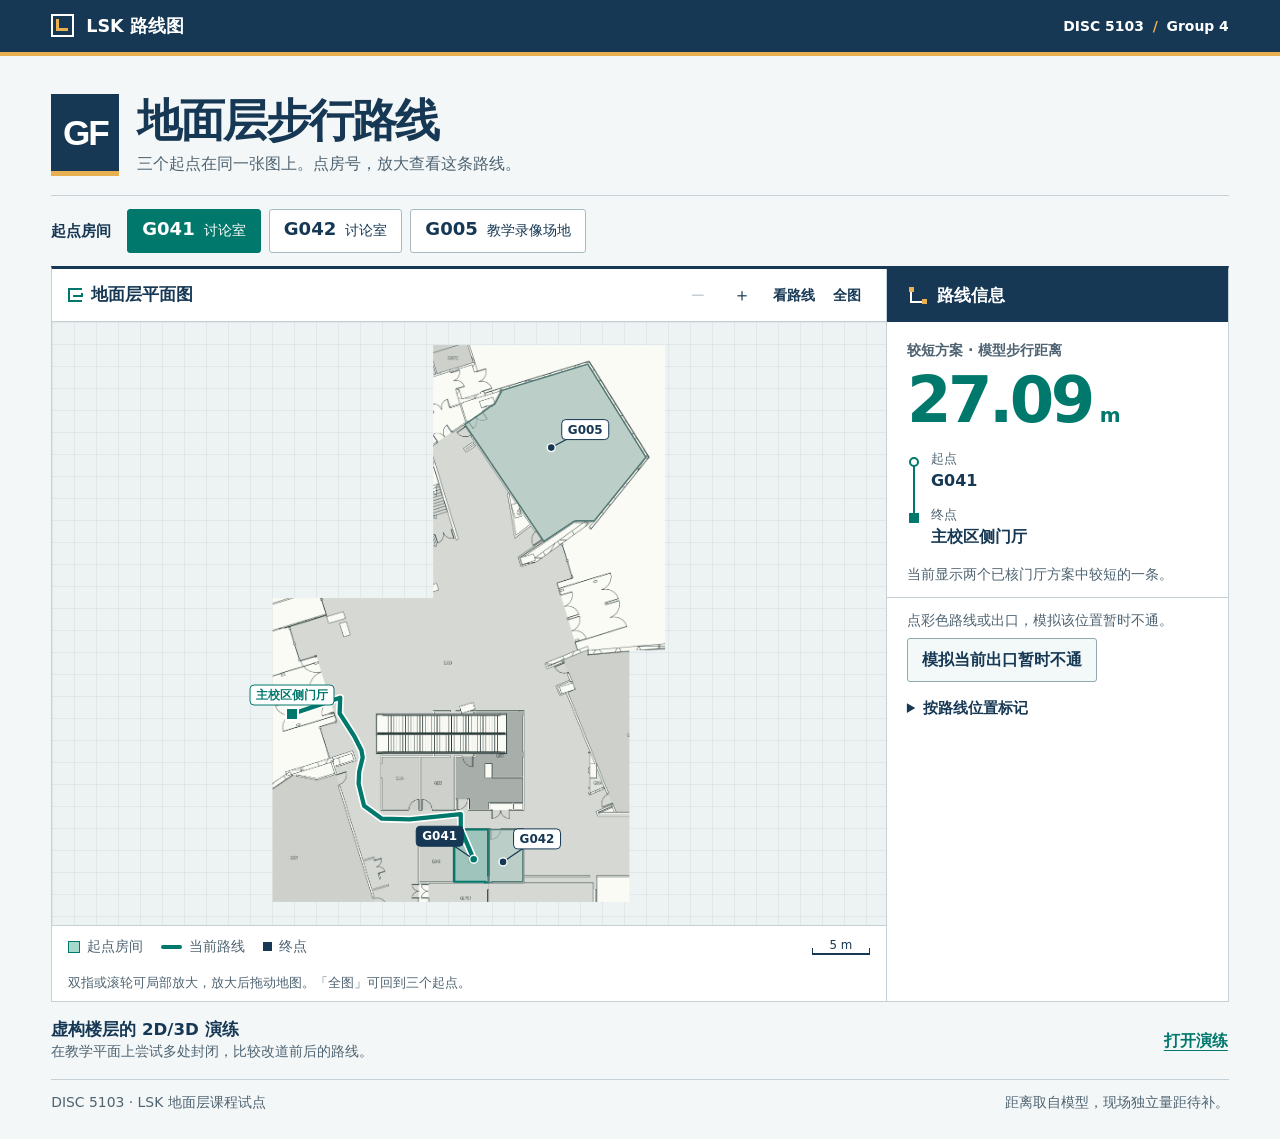
==== commit d74c320e: "Show the three pilot rooms on one registered, zoomable map" ====
--- a/index.html
+++ b/index.html
@@ -13,20 +13,36 @@
 @media(max-width:760px){.wrap{width:calc(100% - 24px)}.mast{min-height:44px}.page-intro{gap:12px;margin:17px 0 13px}.floor-sign{min-width:51px;font-size:1.7rem}.page-intro p{font-size:.89rem}.room-control{display:block;padding:8px 0 10px}.room-control>span{display:block;font-size:.84rem;margin-bottom:5px}.room-control [role=group]{gap:5px}.room-control button{gap:4px;padding:5px 8px}.room-control button strong{font-size:1rem}.room-control button small{font-size:.76rem}.sheet{grid-template-columns:minmax(0,1fr)}.drawing{border-right:0}.drawing-head{min-height:44px;padding:0 8px}.map-stage{height:clamp(245px,66vw,380px)}.map-key{gap:5px 11px;padding:5px 10px;min-height:32px;font-size:.79rem}.board-head{min-height:35px;padding:6px 12px}.board-head h2{font-size:.95rem}.board-body{padding:11px 12px;display:grid;grid-template-columns:1fr minmax(0,1.13fr);gap:0 12px;align-items:start}.route-mode{grid-column:1;font-size:.83rem}.distance{grid-column:1;margin:2px 0 5px}.distance strong{font-size:2.6rem}.route-stops{grid-column:2;grid-row:1 / span 2}.route-stops>div:first-child{padding-bottom:4px}.route-stops small,.route-stops b{display:inline}.route-stops small{margin-right:4px}.route-stops b{font-size:.88rem}.route-stops>div{gap:6px}.route-status{grid-column:1/-1;margin-top:5px}.board-tools{padding:8px 12px}.related{align-items:flex-start;padding:13px 0}.related span{font-size:.81rem}footer{display:block}footer span{display:block}.board-help{font-size:.85rem}}
 @media(max-width:390px){.room-control button{display:grid;line-height:1.15;gap:1px}.mast-credit{font-size:.76rem}.distance strong{font-size:2.3rem}}
 details{margin-top:8px;color:var(--muted);font-size:.87rem}summary{cursor:pointer;min-height:32px;display:list-item;padding-top:5px}details[open] summary{margin-bottom:5px}#floor-range-tools label{display:block;margin-bottom:5px}#floor-range-tools input{width:100%;accent-color:var(--teal);margin:5px 0 9px}.map-tools button:disabled,.board-tools button:disabled{cursor:default;opacity:.45}.option-list{margin-bottom:8px}.option-list button{font-size:.9rem;min-height:44px}
+.map-tools #floor-focus,.map-tools #floor-fit{font-size:.85rem;font-weight:650;padding-inline:9px;white-space:nowrap}
+.map-tools button,.room-control button,.board-tools button{touch-action:manipulation}
+.map-gesture{padding:6px 16px 9px;color:var(--muted);font-size:.8rem}
+#floor-stage{height:clamp(455px,67vh,760px)}
+#floor-svg{touch-action:none}
+@media(max-width:760px){
+  #floor-stage{height:clamp(355px,57svh,565px)}
+  .map-gesture{padding:4px 10px 7px;font-size:.75rem}
+  .drawing-head h2{white-space:nowrap}
+}
+@media(max-width:380px){
+  .drawing-head .small-symbol{display:none}
+  .drawing-head h2{font-size:.9rem}
+  .map-tools #floor-focus,.map-tools #floor-fit{padding-inline:4px}
+}
 </style></head><body>
 <header class="site-head"><div class="wrap mast"><a class="identity" href="#map-title"><span class="identity-mark" aria-hidden="true"></span>LSK 路线图</a>
 <span class="mast-credit">DISC 5103 <b>/</b> Group 4</span></div></header>
 <main class="wrap"><div class="page-intro">
 <div class="floor-sign" aria-label="Ground floor">GF</div>
-<div><h1 id="map-title">地面层步行路线</h1><p>选择起点房间，在实际平面图上查看路线。</p></div>
+<div><h1 id="map-title">地面层步行路线</h1><p>三个起点在同一张图上。点房号，放大查看这条路线。</p></div>
 </div>
 <div class="room-control"><span id="choose-room-label">起点房间</span><div id="case-rooms" role="group" aria-labelledby="choose-room-label"></div></div>
-<section id="floor" class="sheet" aria-label="平面图和路线信息" hidden>
+<section id="floor" class="sheet" aria-label="平面图和路线信息">
   <div class="drawing">
     <div class="drawing-head"><div><span class="small-symbol" aria-hidden="true"></span><h2>地面层平面图</h2></div>
-      <div class="map-tools" role="group" aria-label="地图缩放"><button id="floor-minus" aria-label="缩小地图">−</button><button id="floor-plus" aria-label="放大地图">＋</button><button id="floor-fit">全图</button></div></div>
-    <div id="floor-stage" class="map-stage"><svg id="floor-svg" role="group" aria-label="可点选的实际局部平面与步行路线"></svg></div>
+      <div class="map-tools" role="group" aria-label="地图缩放"><button id="floor-minus" aria-label="缩小地图">−</button><button id="floor-plus" aria-label="放大地图">＋</button><button id="floor-focus">看路线</button><button id="floor-fit">全图</button></div></div>
+    <div id="floor-stage" class="map-stage"><svg id="floor-svg" role="group" aria-label="G041、G042、G005 同层地图，点房号选择起点"></svg></div>
     <div class="map-key"><span><i class="origin-swatch"></i>起点房间</span><span><i class="floor-key-line"></i>当前路线</span><span><i class="end-swatch"></i>终点</span><span id="floor-scale" class="scale" aria-hidden="true" hidden>5 m</span></div>
+    <p class="map-gesture">双指或滚轮可局部放大，放大后拖动地图。「全图」可回到三个起点。</p>
   </div>
   <div class="route-board">
     <div class="board-head"><span class="route-icon" aria-hidden="true"></span><h2>路线信息</h2></div>
@@ -35,29 +51,12 @@
       <div class="route-stops"><div><i></i><div><small>起点</small><b id="floor-start"></b></div></div><div><i></i><div><small>终点</small><b id="floor-end"></b></div></div></div>
       <p id="floor-title" class="visually-hidden"></p><p id="floor-status" class="route-status"></p>
     </div>
-    <div class="board-tools"><p class="board-help" id="floor-hint">点选彩色路线或出口可标记不通。</p>
+    <div id="discussion-actions" class="board-tools"><p class="board-help" id="floor-hint">点选彩色路线或出口可标记不通。</p>
 <button id="floor-exit">模拟当前出口暂时不通</button><button id="floor-reset" hidden>解除标记</button>
 <details id="floor-access"><summary>按路线位置标记</summary><div id="floor-rooms" hidden></div><div id="floor-range-tools">
 <label for="floor-range">沿路线的位置 <output id="floor-station" for="floor-range"></output></label>
 <input type="range" id="floor-range" value="50" min="0" max="100" step="1"><button id="floor-mark">将此处标为不通</button>
-</div></details></div>
-  </div>
-</section>
-<section id="variant" class="sheet" aria-label="平面图和路线信息" hidden>
-  <div class="drawing">
-    <div class="drawing-head"><div><span class="small-symbol" aria-hidden="true"></span><h2>地面层平面图</h2></div>
-      <div class="map-tools" role="group" aria-label="地图缩放"><button id="variant-minus" aria-label="缩小地图">−</button><button id="variant-plus" aria-label="放大地图">＋</button><button id="variant-fit">全图</button></div></div>
-    <div id="variant-stage" class="map-stage"><svg id="variant-svg" role="group" aria-label="可点选的实际局部平面与步行路线"></svg></div>
-    <div class="map-key"><span><i class="origin-swatch"></i>起点房间</span><span><i class="floor-key-line"></i>当前路线</span><span><i class="end-swatch"></i>终点</span><span id="variant-scale" class="scale" aria-hidden="true" hidden>5 m</span></div>
-  </div>
-  <div class="route-board">
-    <div class="board-head"><span class="route-icon" aria-hidden="true"></span><h2>路线信息</h2></div>
-    <div class="board-body" aria-live="polite">
-      <p class="route-mode" id="variant-mode"></p><div class="distance"><strong id="variant-distance">—</strong><span>m</span></div>
-      <div class="route-stops"><div><i></i><div><small>起点</small><b id="variant-start"></b></div></div><div><i></i><div><small>终点</small><b id="variant-end"></b></div></div></div>
-      <p id="variant-title" class="visually-hidden"></p><p id="variant-status" class="route-status"></p>
-    </div>
-    <div class="board-tools"><div id="variant-options" class="option-list" role="group" aria-label="房门方案"></div>
+</div></details></div><div id="studio-actions" class="board-tools" hidden><div id="variant-options" class="option-list" role="group" aria-label="房门方案"></div>
 <p id="variant-hint" class="board-help"></p>
 <button id="variant-toggle-door">模拟当前房门暂时不通</button><button id="variant-reset" hidden>解除房门标记</button></div>
   </div>
@@ -136,6 +135,18 @@
     const length=line.slice(1).reduce((d,p,i)=>d+gap(line[i],p),0);
     return {...route,xy_m:line,distance_m:length,local_detour:true};
   }
+  function choose(map, room, block = null) {
+    const label = typeof room === "string" ? room : room?.room_label;
+    const area = map?.rooms.find(candidate => candidate.room_label === label);
+    if (!area) return null;
+    const byDistance = (a,b) => a.distance_m - b.distance_m;
+    const routes = map.routes.filter(route => route.room_label === label).sort(byDistance);
+    if (!block) return routes[0] || null;
+    const options = routes.map(route => allowed(route, block)
+      ? route : roomDetour(route, block, map.room_walks?.[label], area.polygon_m));
+    return options.filter(Boolean).sort(byDistance)[0] || null;
+  }
+  window.pilotWalk = {choose, closest, along, radius};
   function svgNode(tag,attrs={},text) {
     const n=document.createElementNS(ns,tag);
     Object.entries(attrs).forEach(([k,v])=>n.setAttribute(k,String(v)));
@@ -172,18 +183,13 @@
     const panel=$("floor"),svg=$("floor-svg");
     let map=null,rooms=[],room=null,outside=null,active=null,block=null,zoom=1,pan=[0,0],drag=null,ignoreClick=false;
     let transform=null;
-    function baseRoutes() {
-      return room ? map.routes.filter(r=>r.room_label===room.room_label).slice().sort((a,b)=>a.distance_m-b.distance_m) : [];
-    }
     function label(route) {
       const item=room.endpoint_id===route.endpoint_id?room:room.alternate;
       return item.endpoint_label || item.endpoint_id;
     }
     function sync(next) {
       block=next;
-      const area=map.rooms.find(r=>r.room_label===room?.room_label);
-      const available=baseRoutes().map(r=>allowed(r,block)?r:roomDetour(r,block,map.room_walks?.[room.room_label],area.polygon_m));
-      active=available.filter(Boolean).sort((a,b)=>a.distance_m-b.distance_m)[0] || null;
+      active=choose(map,room,block);
       onChange({blocked:Boolean(block),route:active,unknown:!!room&&!active,alternate:!!active&&active.endpoint_id!==room.endpoint_id});
       draw();
     }
@@ -191,7 +197,7 @@
       if(room?.room_label!==ref?.room_label){zoom=1;pan=[0,0];}
       room=map && ref && map.rooms.some(r=>r.room_label===ref.room_label) ? ref : null;
       outside=ref&&!room?ref:null;
-      block=null;active=room?baseRoutes()[0]:null;
+      block=null;active=choose(map,room);
       $("floor-range").value=50;
       draw();
     }
@@ -263,7 +269,7 @@
       }
       const changed=active && (active.local_detour || active.endpoint_id!==room.endpoint_id);
       panel.querySelector(".floor-key-line").style.background=changed?palette.alternate:palette.route;
-      if(changed&&block)addPath(f,baseRoutes()[0],null,true);
+      if(changed&&block)addPath(f,choose(map,room),null,true);
       if(active)addPath(f,active,changed?palette.alternate:palette.route);
       if(block) {
         const [x,y]=screen(block.xy),g=svgNode("g",{"data-closure":block.kind,"pointer-events":"none"});
@@ -320,153 +326,473 @@
 })();
 </script><script>(() => {
   "use strict";
-  const data = JSON.parse(document.getElementById("embedded").textContent);
+
+  window.createAtlasCamera = function createAtlasCamera(svg, plans, onChange) {
+    const ns = "http://www.w3.org/2000/svg";
+    const bounds = [
+      Math.min(...plans.map(p => p.bounds_m[0])),
+      Math.min(...plans.map(p => p.bounds_m[1])),
+      Math.max(...plans.map(p => p.bounds_m[2])),
+      Math.max(...plans.map(p => p.bounds_m[3])),
+    ];
+    const midpoint = box => [(box[0] + box[2]) / 2, (box[1] + box[3]) / 2];
+    const clamp = (value, min, max) => Math.max(min, Math.min(max, value));
+    const maxZoom = 10;
+    const home = midpoint(bounds);
+    const widthM = bounds[2] - bounds[0], heightM = bounds[3] - bounds[1];
+    let centre = home.slice(), zoom = 1;
+    const images = plans.map((plan, index) => {
+      const img = document.createElementNS(ns, "image");
+      img.setAttribute("href", plan.image);
+      img.setAttribute("preserveAspectRatio", "none");
+      img.setAttribute("pointer-events", "none");
+      img.setAttribute("aria-hidden", "true");
+      img.setAttribute("data-atlas-crop", String(index));
+      return img;
+    });
+
+    function frame() {
+      const width = svg.clientWidth, height = svg.clientHeight;
+      const padding = Math.min(23, width * 0.055, height * 0.07);
+      const fitScale = Math.max(0.001, Math.min((width - padding * 2) / widthM, (height - padding * 2) / heightM));
+      const scale = fitScale * zoom;
+      const [cx, cy] = centre;
+      const project = ([x, y]) => [width / 2 + (x - cx) * scale, height / 2 - (y - cy) * scale];
+      const unproject = ([x, y]) => [cx + (x - width / 2) / scale, cy - (y - height / 2) / scale];
+      return {
+        width, height, scale, fitScale, padding, project, unproject, zoom,
+        canZoomIn: zoom < maxZoom - 0.0001, canZoomOut: zoom > 1.0001,
+        bounds_m: [...unproject([0, height]), ...unproject([width, 0])],
+        worldBounds: bounds.slice(),
+      };
+    }
+
+    function backdrop(view) {
+      const group = document.createDocumentFragment();
+      plans.forEach((plan, index) => {
+        const [left, bottom, right, top] = plan.bounds_m;
+        const [x, y] = view.project([left, top]);
+        const img = images[index];
+        img.setAttribute("x", x);
+        img.setAttribute("y", y);
+        img.setAttribute("width", (right - left) * view.scale);
+        img.setAttribute("height", (top - bottom) * view.scale);
+        group.append(img);
+      });
+      return group;
+    }
+
+    function redraw() {
+      const view = frame();
+      if (!view.width || !view.height) return;
+      const rx = Math.min(widthM / 2, (view.width / 2 - view.padding) / view.scale);
+      const ry = Math.min(heightM / 2, (view.height / 2 - view.padding) / view.scale);
+      centre = zoom <= 1.0001 ? home.slice() : [
+        clamp(centre[0], bounds[0] + rx, bounds[2] - rx),
+        clamp(centre[1], bounds[1] + ry, bounds[3] - ry),
+      ];
+      svg.setAttribute("viewBox", `0 0 ${view.width} ${view.height}`);
+      svg.dataset.zoom = String(zoom);
+      onChange();
+    }
+
+    function fit() {
+      zoom = 1;
+      centre = home.slice();
+      redraw();
+    }
+
+    function focus(box) {
+      const view = frame();
+      if (!view.width || !view.height) return;
+      const boxWidth = Math.max(1, box[2] - box[0]), boxHeight = Math.max(1, box[3] - box[1]);
+      const inset = Math.max(view.padding, Math.min(44, view.width * 0.10, view.height * 0.12));
+      const scale = Math.min((view.width - 2 * inset) / boxWidth, (view.height - 2 * inset) / boxHeight);
+      centre = midpoint(box);
+      zoom = clamp(scale / view.fitScale, 1, maxZoom);
+      redraw();
+    }
+
+    // Keep the same model point under the cursor or pinch midpoint while changing scale.
+    function position(anchor, pixel, level) {
+      zoom = clamp(level, 1, maxZoom);
+      const view = frame();
+      centre = [
+        anchor[0] - (pixel[0] - view.width / 2) / view.scale,
+        anchor[1] + (pixel[1] - view.height / 2) / view.scale,
+      ];
+      redraw();
+    }
+
+    function step(factor) {
+      if (!Number.isFinite(factor) || factor <= 0) return;
+      zoom = clamp(zoom * factor, 1, maxZoom);
+      redraw();
+    }
+
+    function pixel(e) {
+      const box = svg.getBoundingClientRect();
+      return [(e.clientX - box.left) * svg.clientWidth / box.width,
+              (e.clientY - box.top) * svg.clientHeight / box.height];
+    }
+
+    const pointers = new Map();
+    let drag, pinch, moved = false, ignoreClickUntil = 0;
+    function capture(id) {
+      if (svg.isConnected && !svg.hasPointerCapture(id)) svg.setPointerCapture(id);
+    }
+    function pair() {
+      const [a, b] = pointers.values();
+      return {mid: [(a[0] + b[0]) / 2, (a[1] + b[1]) / 2], span: Math.max(1, Math.hypot(a[0] - b[0], a[1] - b[1]))};
+    }
+    function startDrag(at) {
+      drag = {start: at, anchor: frame().unproject(at)};
+      pinch = null;
+    }
+    function startPinch() {
+      const {mid, span} = pair();
+      pinch = {span, zoom, anchor: frame().unproject(mid)};
+      moved = true;
+      for (const id of pointers.keys()) capture(id);
+    }
+    function down(e) {
+      if (e.button !== 0) return;
+      if (!pointers.size) {
+        moved = false;
+        ignoreClickUntil = 0;
+      }
+      const at = pixel(e);
+      pointers.set(e.pointerId, at);
+      if (pointers.size === 1) startDrag(at);
+      if (pointers.size === 2) startPinch();
+    }
+    function move(e) {
+      if (!pointers.has(e.pointerId)) return;
+      const at = pixel(e);
+      pointers.set(e.pointerId, at);
+      if (pointers.size >= 2 && pinch) {
+        const {mid, span} = pair();
+        position(pinch.anchor, mid, pinch.zoom * span / pinch.span);
+      } else if (drag && (moved || Math.hypot(at[0] - drag.start[0], at[1] - drag.start[1]) > 5)) {
+        moved = true;
+        capture(e.pointerId);
+        if (zoom > 1) position(drag.anchor, at, zoom);
+      }
+    }
+    function end(e) {
+      if (!pointers.delete(e.pointerId)) return;
+      if (pointers.size >= 2) startPinch();
+      else if (pointers.size) startDrag(pointers.values().next().value);
+      else {
+        if (moved) ignoreClickUntil = performance.now() + 600;
+        drag = pinch = null;
+        moved = false;
+      }
+    }
+    function guardClick(e) {
+      if (e.detail !== 0 && (moved || performance.now() < ignoreClickUntil)) {
+        e.preventDefault();
+        e.stopImmediatePropagation();
+      }
+    }
+    function wheel(e) {
+      if (!e.deltaY) return;
+      e.preventDefault();
+      const at = pixel(e), view = frame();
+      const unit = e.deltaMode === 1 ? 16 : e.deltaMode === 2 ? view.height : 1;
+      position(view.unproject(at), at, zoom * Math.exp(clamp(-e.deltaY * unit * 0.003, -0.8, 0.8)));
+    }
+    const previousTouchAction = svg.style.touchAction;
+    svg.style.touchAction = "none";
+    svg.dataset.zoom = "1";
+    const aborter = new AbortController();
+    const events = {signal: aborter.signal};
+    svg.addEventListener("pointerdown", down, events);
+    svg.addEventListener("pointermove", move, events);
+    window.addEventListener("pointerup", end, {...events, capture: true});
+    window.addEventListener("pointercancel", end, {...events, capture: true});
+    svg.addEventListener("click", guardClick, {...events, capture: true});
+    svg.addEventListener("wheel", wheel, {...events, passive: false});
+    const observer = new ResizeObserver(redraw);
+    observer.observe(svg);
+    return {frame, backdrop, fit, focus, step, dispose() {
+      aborter.abort();
+      observer.disconnect();
+      svg.style.touchAction = previousTouchAction;
+      pointers.clear();
+    }};
+  };
+})();
+</script><script>(() => {
+  "use strict";
   const $ = id => document.getElementById(id);
-  const buttons = new Map();
-  const extra = data.additional_case;
-  let selected;
-  const base = window.createPilotPlan(selectRoom, state => writeBaseResult(state.route, state.blocked));
-  const comparison = extra ? createDoorComparison(extra) : null;
-
-  function writeBaseResult(route, blocked) {
-    const item = route?.endpoint_id === selected.alternate.endpoint_id ? selected.alternate : selected;
-    $("floor-mode").textContent = blocked ? "标记后的模型步行距离" : "较短方案 · 模型步行距离";
-    $("floor-distance").textContent = route ? route.distance_m.toFixed(2) : "—";
+  const {rooms, pilot_map: plan, additional_case: studio} = JSON.parse($("embedded").textContent);
+  const shapes = [...plan.rooms, studio];
+  const roomById = new Map(shapes.map(room => [room.room_label, room]));
+  const summaries = new Map(rooms.map(room => [room.room_label, room]));
+  const studioRoutes = studio.routes.slice().sort((a, b) => a.distance_m - b.distance_m);
+  const walk = window.pilotWalk;
+  const svg = $("floor-svg");
+  const colors = {route:"#00786c", detour:"#2459a4", stop:"#a63c31", ink:"#163854"};
+  const ns = "http://www.w3.org/2000/svg";
+  const roomButtons = new Map(), doorButtons = new Map();
+  let selected = shapes[0], active = null, original = null, block = null;
+  const camera = window.createAtlasCamera(svg, [plan, studio], draw);
+
+  function svgItem(type, attrs, text) {
+    const el = document.createElementNS(ns, type);
+    for (const [name, value] of Object.entries(attrs)) el.setAttribute(name, value);
+    if (text !== undefined) el.textContent = text;
+    return el;
+  }
+  function clickable(el, name, action) {
+    el.setAttribute("role", "button");
+    el.setAttribute("tabindex", "0");
+    el.setAttribute("aria-label", name);
+    el.addEventListener("click", action);
+    el.addEventListener("keydown", event => {
+      if (event.key === "Enter" || event.key === " ") {
+        event.preventDefault();
+        action(event);
+      }
+    });
+    return el;
+  }
+  const pointList = (line, frame) => line.map(frame.project).map(p => p.join(",")).join(" ");
+  const lengthText = route => route.distance_m.toFixed(2);
+  function endName(route) {
+    if (!route) return "绕行待核";
+    if (selected === studio) return route.endpoint_label;
+    const base = summaries.get(selected.room_label);
+    return route.endpoint_id === base.endpoint_id ? base.endpoint_label : base.alternate.endpoint_label;
+  }
+  function focusRoute() {
+    const points = selected.polygon_m.concat((active || original).xy_m);
+    const xs = points.map(p => p[0]), ys = points.map(p => p[1]);
+    camera.focus([Math.min(...xs)-1, Math.min(...ys)-1, Math.max(...xs)+1, Math.max(...ys)+1]);
+  }
+  function selectRoom(label, focus = true) {
+    const next = roomById.get(label);
+    if (!next) return;
+    if (next !== selected || !original) {
+      selected = next;
+      block = null;
+      original = next === studio ? studioRoutes[0] : walk.choose(plan, next, null);
+      active = original;
+      $("floor-range").value = 50;
+      $("floor-access").open = false;
+    }
+    update();
+    if (focus) focusRoute();
+  }
+  function restore() {
+    block = null;
+    active = original;
+    update();
+  }
+  function mark(proposal) {
+    block = proposal;
+    if (selected === studio) {
+      original = active;
+      active = studioRoutes.find(r => r.id !== original.id);
+    } else {
+      active = walk.choose(plan, selected, block);
+    }
+    update();
+  }
+  function blockExit() {
+    if (active && !block) mark({kind:"door", endpoint_id:active.endpoint_id, xy:active.xy_m.at(-1)});
+  }
+  function markDoor() {
+    if (!block) mark({kind:"roomDoor", xy:active.room_door_xy_m});
+  }
+  function updateStation() {
+    $("floor-station").textContent = active ? (Number($("floor-range").value) * active.distance_m / 100).toFixed(2) + " m" : "";
+  }
+  function routeStatus() {
+    if (!active) return "这个位置还没有核实过的替代路线。解除标记可恢复原路线。";
+    if (!block && selected === studio) {
+      const extra = active.distance_m - studioRoutes[0].distance_m;
+      return "当前经" + active.variant_label + "。" + (extra > 0 ? "两条路线到达同一门厅，这条多走 " + extra.toFixed(2) + " m。" : "这是两条已核路线中较短的一条。");
+    }
+    if (!block) return "当前显示两个已核门厅方案中较短的一条。";
+    const delta = active.distance_m - original.distance_m;
+    const change = (delta >= 0 ? "增加 " : "缩短 ") + Math.abs(delta).toFixed(2) + " m。";
+    if (selected === studio) return original.variant_label + "已标记，现经" + active.variant_label + "到同一门厅，路程" + change;
+    if (Math.abs(delta) < .001) return "原路线仍然可通行。";
+    return (active.local_detour ? "已从室内绕过所选位置，" : "已改走另一个门厅，") + "路程" + change;
+  }
+  function update() {
+    const isStudio = selected === studio;
+    for (const [id, b] of roomButtons) b.setAttribute("aria-pressed", String(id === selected.room_label));
+    $("discussion-actions").hidden = isStudio;
+    $("studio-actions").hidden = !isStudio;
+    $("floor-mode").textContent = block ? "标记后的模型步行距离" : (isStudio ? "当前方案 · 模型步行距离" : "较短方案 · 模型步行距离");
+    $("floor-distance").textContent = active ? lengthText(active) : "—";
     $("floor-start").textContent = selected.room_label;
-    $("floor-end").textContent = route ? item.endpoint_label : "暂无已核绕行";
-    $("floor-exit").hidden = blocked || !route;
-  }
-  function selectRoom(label) {
-    selected = data.rooms.find(r => r.room_label === label) || extra;
-    const independent = selected === extra;
-    for (const [key, button] of buttons) button.setAttribute("aria-pressed", String(key === label));
-    $("floor").hidden = independent;
-    if (comparison) $("variant").hidden = !independent;
-    if (independent) { comparison.reset(); return; }
-    base.setRoom(selected);
-    writeBaseResult(selected, false);
-  }
-  function register(room, name) {
-    const button = document.createElement("button");
-    button.type = "button"; button.dataset.caseRoom = room.room_label;
-    const id = document.createElement("strong"), usage = document.createElement("small");
-    id.textContent = room.room_label; usage.textContent = name;
-    button.append(id, usage);
-    button.addEventListener("click", () => selectRoom(room.room_label));
-    buttons.set(room.room_label, button);
-    $("case-rooms").append(button);
-  }
-  for (const room of data.rooms) register(room, "讨论室");
-  if (extra) register(extra, extra.room_name);
-  $("floor-exit").addEventListener("click", () => base.markExit());
-  base.load(data);
-  selectRoom(data.rooms[0].room_label);
-
-  function createDoorComparison(c) {
-    const svg = $("variant-svg"), ns = "http://www.w3.org/2000/svg";
-    const routes = c.routes.slice().sort((a,b)=>a.distance_m-b.distance_m);
-    let route = routes[0], closed = null, zoom = 1, pan = [0,0], drag = null, moved = false;
-    const routeButtons = new Map();
-    function element(tag, attrs, text) {
-      const item=document.createElementNS(ns,tag);
-      for (const [key,val] of Object.entries(attrs)) item.setAttribute(key,String(val));
-      if (text !== undefined) item.textContent=text;
-      return item;
-    }
-    function draw() {
-      const w=svg.clientWidth, h=svg.clientHeight;
-      if (!w || !h || $("variant").hidden) return;
-      const [x0,y0,x1,y1]=c.bounds_m;
-      const scale=Math.min((w-26)/(x1-x0),(h-26)/(y1-y0))*zoom;
-      const point=([x,y])=>[w/2+pan[0]+(x-(x0+x1)/2)*scale,h/2+pan[1]-(y-(y0+y1)/2)*scale];
-      const points=line=>line.map(point).map(p=>p.join(",")).join(" ");
-      const [bx,by]=point([x0,y1]);
-      svg.setAttribute("viewBox",`0 0 ${w} ${h}`);
-      svg.style.touchAction=zoom>1?"none":"pan-y";
-      const nodes=document.createDocumentFragment();
-      nodes.append(element("image",{href:c.image,x:bx,y:by,width:(x1-x0)*scale,height:(y1-y0)*scale,preserveAspectRatio:"none"}));
-      nodes.append(element("polygon",{points:points(c.polygon_m),fill:"#a9d9c9","fill-opacity":.49,stroke:"#196c64","stroke-width":1.8}));
-      if (closed) nodes.append(element("polyline",{points:points(closed.xy_m),fill:"none",stroke:"#697784","stroke-dasharray":"5 5","stroke-width":2.6}));
-      const colour=closed?"#2459a4":"#00786c";
-      const line={points:points(route.xy_m),fill:"none","stroke-linecap":"round","stroke-linejoin":"round"};
-      nodes.append(element("polyline",{...line,stroke:"white","stroke-width":7.5}),element("polyline",{...line,stroke:colour,"stroke-width":4.2,"data-active-path":route.id}));
-      const [sx,sy]=point(c.origin_m),[ex,ey]=point(route.xy_m.at(-1));
-      nodes.append(element("circle",{cx:sx,cy:sy,r:5.5,fill:colour,stroke:"white","stroke-width":2}),element("rect",{x:ex-6,y:ey-6,width:12,height:12,fill:colour,stroke:"white","stroke-width":2}));
-      const labelWidth=43, labelHeight=19;
-      const labelX=Math.max(1, Math.min(w-labelWidth-1,sx-labelWidth/2)), labelY=Math.max(1, sy-labelHeight-7);
-      nodes.append(element("rect",{x:labelX,y:labelY,width:labelWidth,height:labelHeight,rx:3,fill:"#163854"}),element("text",{x:labelX+labelWidth/2,y:labelY+labelHeight/2,class:"floor-chip"},c.room_label));
-      const activeDoor=point(route.room_door_xy_m);
-      function doorLabel(at, text, above, contrast) {
-        const width=Math.max(44,text.length*11+12), height=17;
-        const outside=at[0]<sx?at[0]-width-10:at[0]+10;
-        const x=Math.max(2,Math.min(w-width-2,outside));
-        const y=Math.max(2,Math.min(h-height-2,at[1]+(above?-20:5)));
-        nodes.append(element("rect",{x,y,width,height,rx:3,fill:"white",stroke:contrast,"stroke-width":1,"pointer-events":"none"}),
-          element("text",{x:x+width/2,y:y+height/2,fill:contrast,"text-anchor":"middle","dominant-baseline":"central","font-size":11,"font-weight":650,"pointer-events":"none"},text));
-      }
-      const mark=closed ? point(closed.room_door_xy_m) : activeDoor;
-      const [dx,dy]=mark;
-      if (closed) nodes.append(element("circle",{cx:activeDoor[0],cy:activeDoor[1],r:6.5,fill:colour,stroke:"white","stroke-width":2,"data-active-room-door":route.id}));
-      doorLabel(activeDoor,route.variant_label,true,colour);
-      if (closed) doorLabel(mark,closed.variant_label,false,"#a63c31");
-      const door=element("g",{role:"button",tabindex:"0","data-room-door":closed?.id??route.id,"aria-label":closed?"解除房门标记":"模拟当前房门暂时不通"});
-      door.append(element("circle",{cx:dx,cy:dy,r:22,fill:"transparent"}),element("circle",{cx:dx,cy:dy,r:8,stroke:closed?"#a63c31":"#163854","stroke-width":2,fill:closed?"#a63c31":"#e9b052"}));
-      if(closed) door.append(element("path",{d:`M ${dx-3} ${dy-3} l 6 6 m -6 0 l 6 -6`,stroke:"white","stroke-width":1.8}));
-      else door.append(element("path",{d:`M ${dx-3} ${dy+4} v -7 h 5 v 7`,fill:"none",stroke:"#163854","stroke-width":1.4}));
-      door.addEventListener("click",()=>{if (!moved) toggleDoor();});
-      door.addEventListener("keydown",e=>{if(e.key==="Enter"||e.key===" "){e.preventDefault();toggleDoor();}});
-      nodes.append(door);svg.replaceChildren(nodes);
-      const metres=5*scale>w*.25?2:5;
-      $("variant-scale").style.width=metres*scale+"px";$("variant-scale").textContent=metres+" m";$("variant-scale").hidden=false;
-      $("variant-minus").disabled=zoom<=1;$("variant-plus").disabled=zoom>=3;
-    }
-    function render() {
-      const delta=route.distance_m-routes[0].distance_m;
-      $("variant-mode").textContent=closed?"房门切换后的模型距离":"所选方案 · 模型步行距离";
-      $("variant-distance").textContent=route.distance_m.toFixed(2);
-      $("variant-start").textContent=c.room_label;$("variant-end").textContent=route.endpoint_label;
-      $("variant-title").textContent=c.room_label+" → "+route.endpoint_label+" · "+route.distance_m.toFixed(2)+" m";
-      const change=closed?route.distance_m-closed.distance_m:delta;
-      const comparison=closed?"到达同一门厅，较标记前"+(change<0?"缩短 ":"增加 ")+Math.abs(change).toFixed(2)+" m。":
-        delta>.005?"比另一方案长 "+delta.toFixed(2)+" m。":"这是两条已核方案中较短的一条。";
-      $("variant-mode").textContent=closed?"标记后的模型步行距离":"所选方案 · 模型步行距离";
-      $("variant-hint").textContent=closed?"红色叉号是已标记的房门，蓝线经过另一樘房门。点叉号或下方按钮可恢复。":"点图上的黄色房门可模拟暂时不通，比较另一樘房门的走法。";
-      $("variant-status").textContent=(closed?"已将「"+closed.variant_label+"」标为暂时不通。":"")+"当前选择「"+route.variant_label+"」。"+comparison;
-      $("variant-reset").hidden=!closed;$("variant-toggle-door").hidden=Boolean(closed);
-      for (const item of routes) {
-        const button=routeButtons.get(item.id);
-        button.setAttribute("aria-pressed",String(item.id===route.id));button.disabled=Boolean(closed && item.id===closed.id);
-      }
-      $("variant").querySelector(".floor-key-line").style.background=closed?"#2459a4":"#00786c";
-      draw();
-    }
-    function toggleDoor() {
-      if(closed){restore();return;}
-      closed=route;route=routes.find(item=>item.id!==closed.id);render();
-    }
-    function reset(){closed=null;route=routes[0];zoom=1;pan=[0,0];render();}
-    function restore(){route=closed || routes[0];closed=null;render();}
-    function resize(value) {
-      const previous=zoom;zoom=Math.max(1,Math.min(3,value));
-      pan=zoom===1?[0,0]:pan.map(i=>i*(zoom/previous));draw();
-    }
-    for(const item of routes){
-      const button=document.createElement("button");button.type="button";button.textContent=item.variant_label;
-      button.dataset.variant=item.id;button.onclick=()=>{route=item;render();};routeButtons.set(item.id,button);$("variant-options").append(button);
-    }
-    $("variant-toggle-door").onclick=toggleDoor;$("variant-reset").onclick=restore;
-    $("variant-plus").onclick=()=>resize(zoom*1.5);$("variant-minus").onclick=()=>resize(zoom/1.5);$("variant-fit").onclick=()=>resize(1);
-    svg.addEventListener("pointerdown",e=>{moved=false;if(zoom>1&&e.button===0)drag={id:e.pointerId,x:e.clientX,y:e.clientY,pan:pan.slice()};});
-    svg.addEventListener("pointermove",e=>{
-      if(!drag || drag.id!==e.pointerId)return;const x=e.clientX-drag.x,y=e.clientY-drag.y;
-      if(!moved && Math.hypot(x,y)<5)return;moved=true;svg.setPointerCapture(e.pointerId);
-      const clamp=(n,limit)=>Math.max(-limit,Math.min(n,limit));
-      pan=[clamp(drag.pan[0]+x,svg.clientWidth*(zoom-.5)/2),clamp(drag.pan[1]+y,svg.clientHeight*(zoom-.5)/2)];draw();
+    $("floor-end").textContent = endName(active);
+    $("floor-status").textContent = routeStatus();
+    $("floor-title").textContent = selected.room_label + " → " + endName(active);
+    $("floor-reset").hidden = !block;
+    $("floor-exit").hidden = !!block || !active;
+    $("floor-range-tools").hidden = !active;
+    $("floor-hint").textContent = "点彩色路线或出口，模拟该位置暂时不通。";
+    $("variant-hint").textContent = block ? "蓝线是当前路线。点图上的红叉或下方按钮可恢复。" : "点图上的黄色房门，比较换一樘房门后的走法。";
+    $("variant-toggle-door").hidden = !!block;
+    $("variant-reset").hidden = !block;
+    for (const [id, b] of doorButtons) {
+      b.disabled = isStudio && !!block && id === original.id;
+      b.setAttribute("aria-pressed", String(isStudio && active?.id === id));
+    }
+    $("floor").querySelector(".floor-key-line").style.background = block && active !== original ? colors.detour : colors.route;
+    updateStation();
+    draw();
+  }
+  function visible(x, y, frame, pad=0) {
+    return x >= -pad && x <= frame.width+pad && y >= -pad && y <= frame.height+pad;
+  }
+  function badge(layer, label, x, y, {fill="white", ink=colors.ink, border=ink, width=label.length*12+12}={}) {
+    layer.append(svgItem("rect", {x:x-width/2, y:y-10, width, height:20, rx:4, stroke:border, fill}),
+      svgItem("text", {x,y,fill:ink,"font-size":12,"font-weight":700,"text-anchor":"middle","dominant-baseline":"central","pointer-events":"none"}, label));
+  }
+  function roomBadge(layer, room, frame) {
+    const [x,y] = frame.project(room.origin_m);
+    if (!visible(x,y,frame)) return;
+    const side = room.room_label === "G041" ? -1 : 1;
+    const cx = Math.min(frame.width-26, Math.max(26, x+side*34));
+    const cy = Math.min(frame.height-18, Math.max(18, y+(room === studio ? -18 : -23)));
+    const g = svgItem("g", {"data-room-label":room.room_label,"aria-pressed":String(room === selected)});
+    g.append(svgItem("line",{x1:x,y1:y,x2:cx,y2:cy,stroke:colors.ink,"stroke-width":1.2}),
+      svgItem("circle",{cx:x,cy:y,r:4,fill:room === selected ? colors.route : colors.ink,stroke:"white","stroke-width":1.4}),
+      svgItem("rect",{x:cx-26,y:cy-18,width:52,height:36,fill:"transparent"}));
+    badge(g,room.room_label,cx,cy,{width:47,fill:room === selected ? colors.ink : "white",ink:room === selected ? "white" : colors.ink,border:colors.ink});
+    layer.append(clickable(g,"切换起点 "+room.room_label,()=>selectRoom(room.room_label)));
+  }
+  function terminal(layer, frame, color) {
+    const [x,y] = frame.project(active.xy_m.at(-1));
+    if (!visible(x,y,frame,10)) return;
+    const g=svgItem("g", {"data-map-exit":active.endpoint_id});
+    g.append(svgItem("rect",{x:x-13,y:y-13,width:26,height:26,fill:"transparent"}),
+      svgItem("rect",{x:x-6,y:y-6,width:12,height:12,fill:color,stroke:"white","stroke-width":2}));
+    if (selected !== studio) {
+      const label = endName(active), half = label.length*6+8;
+      const lx = Math.max(half+1,Math.min(frame.width-half-1,x));
+      badge(g,label,lx,y<28?y+20:y-19,{ink:color});
+      if (!block) clickable(g,"标记出口暂时不通："+label,blockExit);
+    }
+    layer.append(g);
+  }
+  function closureCross(layer, xy, frame, kind) {
+    const [x,y] = frame.project(xy);
+    const g = svgItem("g",{"data-closure":kind});
+    if (kind === "point") g.append(svgItem("circle",{cx:x,cy:y,r:walk.radius*frame.scale,fill:"#f5a38b","fill-opacity":.4,stroke:colors.stop}));
+    g.append(svgItem("circle",{cx:x,cy:y,r:8.5,fill:colors.stop,stroke:"white","stroke-width":1.5}),
+      svgItem("path",{d:"M "+(x-3)+" "+(y-3)+" l 6 6 m -6 0 l 6 -6",stroke:"white","stroke-width":2}));
+    layer.append(g);
+  }
+  function studioDoor(layer, r, frame, closed) {
+    const [x,y] = frame.project(r.room_door_xy_m);
+    if (!visible(x,y,frame,12)) return;
+    const control = closed || !block;
+    const color = closed ? colors.stop : (block ? colors.detour : colors.ink);
+    const g=svgItem("g",control ? {"data-room-door":r.id} : {"data-active-room-door":r.id});
+    const origin = frame.project(studio.origin_m);
+    const cx = Math.min(frame.width-26,Math.max(26,x+(x<origin[0]?-37:37)));
+    badge(g,r.variant_label,cx,y+(closed?14:-15),{ink:color,width:47});
+    g.append(svgItem("circle",{cx:x,cy:y,r:17,fill:"transparent"}));
+    if (closed) closureCross(g,r.room_door_xy_m,frame,"roomDoor");
+    else g.append(svgItem("circle",{cx:x,cy:y,r:block?6:8,stroke:color,"stroke-width":2,fill:block?color:"#e9b052"}));
+    if (control) clickable(g,closed?"解除房门标记":"模拟当前房门暂时不通",closed?restore:markDoor);
+    layer.append(g);
+  }
+  function drawRoute(layer, frame) {
+    if (block && original !== active) {
+      layer.append(svgItem("polyline",{points:pointList(original.xy_m,frame),stroke:"#687782","stroke-width":2.5,"stroke-dasharray":"5 5",fill:"none","pointer-events":"none"}));
+    }
+    if (active) {
+      const color = block && original !== active ? colors.detour : colors.route;
+      const attrs = {points:pointList(active.xy_m,frame),fill:"none","stroke-linecap":"round","stroke-linejoin":"round","pointer-events":"none"};
+      layer.append(svgItem("polyline",{...attrs,stroke:"white","stroke-width":7.5}),
+        svgItem("polyline",{...attrs,stroke:color,"stroke-width":4.3,"data-active-path":active.id || active.endpoint_id}));
+      if (selected !== studio) {
+        const hit = svgItem("polyline",{...attrs,stroke:"transparent","stroke-width":18,"pointer-events":"stroke","data-route-hit":"true",style:"cursor:crosshair"});
+        hit.addEventListener("click",e=>{
+          const rect = svg.getBoundingClientRect();
+          const xy = frame.unproject([e.clientX-rect.left,e.clientY-rect.top]);
+          mark({kind:"point",xy:walk.closest(xy,active.xy_m).xy});
+        });
+        layer.append(hit);
+      }
+      terminal(layer,frame,color);
+    }
+    if (selected === studio) {
+      studioDoor(layer,active,frame,false);
+      if (block) studioDoor(layer,original,frame,true);
+    } else if (block) closureCross(layer,block.xy,frame,block.kind);
+  }
+  function draw() {
+    const frame = camera.frame();
+    if (!frame.width || !frame.height || !original) return;
+    svg.setAttribute("viewBox",[0,0,frame.width,frame.height].join(" "));
+    const layer = camera.backdrop(frame);
+    for (const room of shapes) {
+      const polygon = svgItem("polygon",{points:pointList(room.polygon_m,frame),fill:room===selected?"#75baac":"#accdc6","fill-opacity":.52,
+        stroke:room===selected?colors.route:"#567c78","stroke-width":room===selected?2:1.5,"data-room-map":room.room_label,"aria-pressed":String(room===selected)});
+      layer.append(clickable(polygon,"选择房间 "+room.room_label,()=>selectRoom(room.room_label)));
+    }
+    drawRoute(layer,frame);
+    for (const room of shapes) roomBadge(layer,room,frame);
+    svg.replaceChildren(layer);
+    const m=[.5,1,2,5,10,20].filter(v=>v*frame.scale<=Math.min(95,frame.width*.23)).pop() || .5;
+    const bar=$("floor-scale");
+    bar.hidden=false;bar.style.width=m*frame.scale+"px";bar.textContent=m+" m";
+    $("floor-plus").disabled=!frame.canZoomIn;
+    $("floor-minus").disabled=!frame.canZoomOut;
+  }
+  for (const room of shapes) {
+    const b=document.createElement("button"), name=document.createElement("strong"), usage=document.createElement("small");
+    b.type="button";b.dataset.caseRoom=room.room_label;
+    name.textContent=room.room_label;usage.textContent=room===studio?studio.room_name:"讨论室";
+    b.append(name,usage);b.onclick=()=>selectRoom(room.room_label);
+    roomButtons.set(room.room_label,b);$("case-rooms").append(b);
+  }
+  for (const route of studioRoutes) {
+    const b=document.createElement("button");
+    b.type="button";b.textContent=route.variant_label;b.dataset.variant=route.id;
+    b.onclick=()=>{if (!block) {original=route;active=route;update();}};
+    doorButtons.set(route.id,b);$("variant-options").append(b);
+  }
+  // Some touch browsers suppress the next synthetic click after a pinch or drag.
+  // A stationary touch release activates the tool once; mouse and keyboard use click.
+  function cameraButton(id, action) {
+    const button = $(id);
+    let start = null, handledTouchAt = -Infinity;
+    button.addEventListener("pointerdown", event => {
+      handledTouchAt = -Infinity;
+      start = event.pointerType === "touch" && event.isPrimary ? [event.clientX,event.clientY] : null;
     });
-    svg.addEventListener("pointerup",()=>{drag=null;setTimeout(()=>{moved=false;},0);});
-    svg.addEventListener("pointercancel",()=>{drag=null;moved=false;});
-    new ResizeObserver(draw).observe(svg);
-    return {reset};
-  }
+    button.addEventListener("pointercancel", () => { start = null; });
+    button.addEventListener("pointerup", event => {
+      if (!start || event.pointerType !== "touch") return;
+      const distance = Math.hypot(event.clientX-start[0],event.clientY-start[1]);
+      start = null;
+      if (distance > 8 || !button.contains(document.elementFromPoint(event.clientX,event.clientY))) return;
+      handledTouchAt = performance.now();
+      action();
+    });
+    button.addEventListener("click", event => {
+      if (event.detail && performance.now() - handledTouchAt < 950) return;
+      action();
+    });
+  }
+  cameraButton("floor-plus",()=>camera.step(1.5));
+  cameraButton("floor-minus",()=>camera.step(1/1.5));
+  cameraButton("floor-fit",()=>camera.fit());
+  cameraButton("floor-focus",focusRoute);
+  $("floor-exit").onclick=blockExit;$("floor-reset").onclick=restore;
+  $("floor-range").oninput=updateStation;
+  $("floor-mark").onclick=()=>{if(active) mark({kind:"point",xy:walk.along(active.xy_m, Number($("floor-range").value)/100)});};
+  $("variant-toggle-door").onclick=markDoor;$("variant-reset").onclick=restore;
+  selectRoom(selected.room_label, false);
 })();
 </script></body></html>
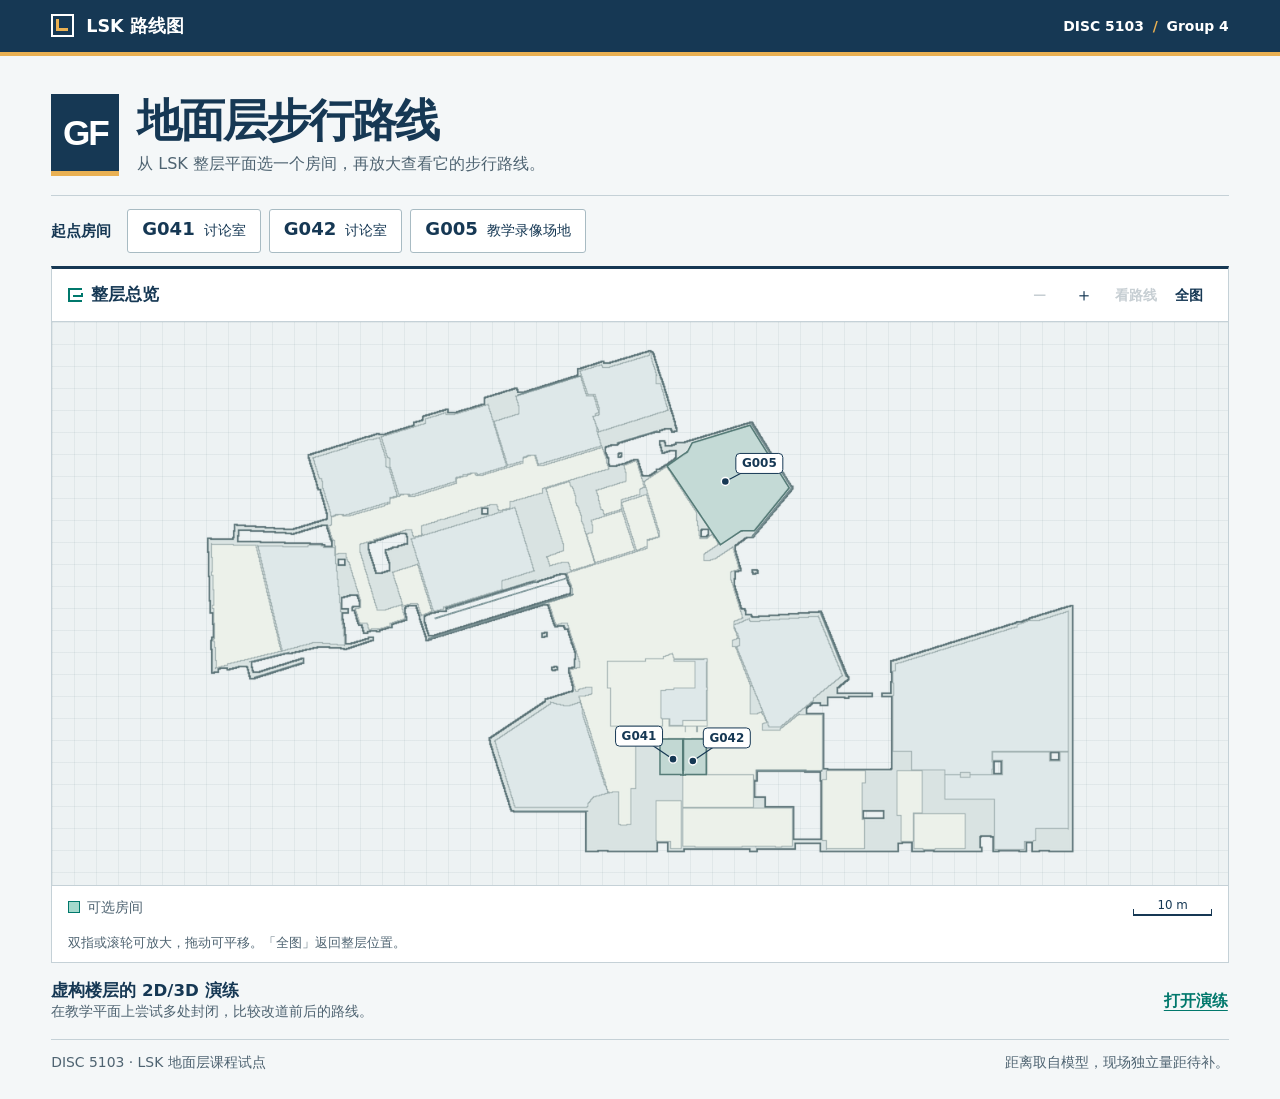
==== commit 3918e688: "Open on the complete LSK ground floor before focusing a room route" ====
--- a/index.html
+++ b/index.html
@@ -15,11 +15,19 @@
 details{margin-top:8px;color:var(--muted);font-size:.87rem}summary{cursor:pointer;min-height:32px;display:list-item;padding-top:5px}details[open] summary{margin-bottom:5px}#floor-range-tools label{display:block;margin-bottom:5px}#floor-range-tools input{width:100%;accent-color:var(--teal);margin:5px 0 9px}.map-tools button:disabled,.board-tools button:disabled{cursor:default;opacity:.45}.option-list{margin-bottom:8px}.option-list button{font-size:.9rem;min-height:44px}
 .map-tools #floor-focus,.map-tools #floor-fit{font-size:.85rem;font-weight:650;padding-inline:9px;white-space:nowrap}
 .map-tools button,.room-control button,.board-tools button{touch-action:manipulation}
+.sheet:not(.route-view){grid-template-columns:minmax(0,1fr)}.sheet:not(.route-view) .drawing{border-right:0}
+@media(min-width:761px){
+  .sheet:not(.route-view) .route-board{display:grid;grid-template-columns:1fr 1fr;border-top:1px solid var(--rule)}
+  .sheet:not(.route-view) .board-head{grid-column:1/-1;min-height:40px}
+  .sheet:not(.route-view) .board-tools{border-top:0;border-left:1px solid var(--rule)}
+}
+.sheet:not(.route-view) #floor-stage{height:clamp(345px,44vw,580px)}
 .map-gesture{padding:6px 16px 9px;color:var(--muted);font-size:.8rem}
 #floor-stage{height:clamp(455px,67vh,760px)}
 #floor-svg{touch-action:none}
 @media(max-width:760px){
   #floor-stage{height:clamp(355px,57svh,565px)}
+  .sheet:not(.route-view) #floor-stage{height:clamp(230px,77vw,410px)}
   .map-gesture{padding:4px 10px 7px;font-size:.75rem}
   .drawing-head h2{white-space:nowrap}
 }
@@ -33,22 +41,22 @@
 <span class="mast-credit">DISC 5103 <b>/</b> Group 4</span></div></header>
 <main class="wrap"><div class="page-intro">
 <div class="floor-sign" aria-label="Ground floor">GF</div>
-<div><h1 id="map-title">地面层步行路线</h1><p>三个起点在同一张图上。点房号，放大查看这条路线。</p></div>
+<div><h1 id="map-title">地面层步行路线</h1><p>从 LSK 整层平面选一个房间，再放大查看它的步行路线。</p></div>
 </div>
 <div class="room-control"><span id="choose-room-label">起点房间</span><div id="case-rooms" role="group" aria-labelledby="choose-room-label"></div></div>
 <section id="floor" class="sheet" aria-label="平面图和路线信息">
   <div class="drawing">
-    <div class="drawing-head"><div><span class="small-symbol" aria-hidden="true"></span><h2>地面层平面图</h2></div>
-      <div class="map-tools" role="group" aria-label="地图缩放"><button id="floor-minus" aria-label="缩小地图">−</button><button id="floor-plus" aria-label="放大地图">＋</button><button id="floor-focus">看路线</button><button id="floor-fit">全图</button></div></div>
+    <div class="drawing-head"><div><span class="small-symbol" aria-hidden="true"></span><h2 id="map-state">整层总览</h2></div>
+      <div class="map-tools" role="group" aria-label="地图缩放"><button id="floor-minus" aria-label="缩小地图">−</button><button id="floor-plus" aria-label="放大地图">＋</button><button id="floor-focus" disabled>看路线</button><button id="floor-fit">全图</button></div></div>
     <div id="floor-stage" class="map-stage"><svg id="floor-svg" role="group" aria-label="G041、G042、G005 同层地图，点房号选择起点"></svg></div>
-    <div class="map-key"><span><i class="origin-swatch"></i>起点房间</span><span><i class="floor-key-line"></i>当前路线</span><span><i class="end-swatch"></i>终点</span><span id="floor-scale" class="scale" aria-hidden="true" hidden>5 m</span></div>
-    <p class="map-gesture">双指或滚轮可局部放大，放大后拖动地图。「全图」可回到三个起点。</p>
+    <div class="map-key"><span><i class="origin-swatch"></i>可选房间</span><span id="route-legend" hidden><i class="floor-key-line"></i>当前路线</span><span id="end-legend" hidden><i class="end-swatch"></i>终点</span><span id="floor-scale" class="scale" aria-hidden="true" hidden>5 m</span></div>
+    <p class="map-gesture">双指或滚轮可放大，拖动可平移。「全图」返回整层位置。</p>
   </div>
-  <div class="route-board">
+  <div id="floor-board" class="route-board" hidden>
     <div class="board-head"><span class="route-icon" aria-hidden="true"></span><h2>路线信息</h2></div>
-    <div class="board-body" aria-live="polite">
+    <div id="floor-readings" class="board-body" aria-live="polite">
       <p class="route-mode" id="floor-mode"></p><div class="distance"><strong id="floor-distance">—</strong><span>m</span></div>
-      <div class="route-stops"><div><i></i><div><small>起点</small><b id="floor-start"></b></div></div><div><i></i><div><small>终点</small><b id="floor-end"></b></div></div></div>
+      <div class="route-stops"><div><i></i><div><small>起点</small><b id="floor-start">—</b></div></div><div><i></i><div><small>终点</small><b id="floor-end">—</b></div></div></div>
       <p id="floor-title" class="visually-hidden"></p><p id="floor-status" class="route-status"></p>
     </div>
     <div id="discussion-actions" class="board-tools"><p class="board-help" id="floor-hint">点选彩色路线或出口可标记不通。</p>
@@ -65,7 +73,7 @@
 <nav class="related"><div><strong>虚构楼层的 2D/3D 演练</strong><span>在教学平面上尝试多处封闭，比较改道前后的路线。</span></div><a href="./personal/index.html">打开演练</a></nav>
 <footer>DISC 5103 · LSK 地面层课程试点<span>距离取自模型，现场独立量距待补。</span></footer>
 <noscript>请启用浏览器的 JavaScript 以显示地图和路线。</noscript></main>
-<script id="embedded" type="application/json">{"rooms":[{"room_label":"G041","endpoint_id":"CAMPUS-MAIN","endpoint_label":"主校区侧门厅","distance_m":27.094,"alternate":{"endpoint_id":"VESTIBULE-B","endpoint_label":"另一侧门厅","distance_m":31.359}},{"room_label":"G042","endpoint_id":"VESTIBULE-B","endpoint_label":"另一侧门厅","distance_m":27.717,"alternate":{"endpoint_id":"CAMPUS-MAIN","endpoint_label":"主校区侧门厅","distance_m":29.981}}],"pilot_map":{"source":"doorway_checked_plan_v1","bounds_m":[-17.293763,-3.669121,13.390499,22.457112],"rooms":[{"room_label":"G041","origin_m":[0.0,0.0],"polygon_m":[[-1.6641,-1.9438],[0.9859,-1.9438],[0.9859,-2.0117],[1.2359,-2.0117],[1.2859,-2.0117],[1.2859,-1.3938],[1.2359,-1.3938],[1.2359,2.5561],[-1.6641,2.5561]]},{"room_label":"G042","origin_m":[2.52442505,-0.22868345],"polygon_m":[[1.3359,2.5561],[1.3359,-1.3938],[1.2859,-1.3938],[1.2859,-2.0117],[1.5859,-2.0117],[1.5859,-1.9438],[4.2359,-1.9438],[4.2359,-1.874],[4.2359,-1.4438],[4.2359,2.5561]]}],"routes":[{"room_label":"G041","endpoint_id":"CAMPUS-MAIN","distance_m":27.094,"xy_m":[[0,0],[-1.11414,2.606093],[-1.11414,3.880219],[-5.5,3.42],[-7.9,3.49],[-9.43,4.6],[-9.9,6.5],[-9.85,7.52],[-9.55,8.75],[-9.65,9.35],[-10.27,10.58],[-11.53,12.55],[-11.479382,13.887893],[-12.066921,13.689908],[-12.332261,13.600495],[-15.627423,12.490112]]},{"room_label":"G042","endpoint_id":"CAMPUS-MAIN","distance_m":29.981,"xy_m":[[2.524425,-0.228683],[1.88586,2.606093],[1.88586,3.431071],[-0.36414,3.431071],[-0.61414,3.880219],[-1.11414,3.880219],[-5.5,3.42],[-7.9,3.49],[-9.43,4.6],[-9.9,6.5],[-9.85,7.52],[-9.55,8.75],[-9.65,9.35],[-10.27,10.58],[-11.53,12.55],[-11.479382,13.887893],[-12.066921,13.689908],[-12.332261,13.600495],[-15.627423,12.490112]]},{"room_label":"G041","endpoint_id":"VESTIBULE-B","distance_m":31.359,"xy_m":[[0.0,0.0],[-1.11414,2.606093],[-1.11414,3.880219],[-0.61414,3.880219],[-0.36414,3.431071],[1.88586,3.431071],[3.74,3.43],[5.15,4.04],[6.0,6.1],[5.5,15.85],[6.45,18.48],[7.56,19.3],[8.416568,19.644076],[11.723097,20.806527]]},{"room_label":"G042","endpoint_id":"VESTIBULE-B","distance_m":27.717,"xy_m":[[2.524425,-0.228683],[1.88586,2.606093],[1.88586,3.431071],[3.74,3.43],[5.15,4.04],[6.0,6.1],[5.5,15.85],[6.45,18.48],[7.56,19.3],[8.416568,19.644076],[11.723097,20.806527]]}],"room_walks":{"G041":{"door":[-1.1141404772577177,2.606092744333321],"points":{"A":[-0.047172,0.11034],"B":[-0.630631,1.475112],"p":[0.2511,0.544686],"q":[-0.11055,1.390623],"r":[-0.993267,1.013249],"s":[-0.631617,0.167312]},"links":[["A","B"],["A","p"],["A","q"],["A","r"],["A","s"],["B","p"],["B","q"],["B","r"],["B","s"],["p","q"],["p","r"],["p","s"],["q","r"],["q","s"],["r","s"]]},"G042":{"door":[1.8858595227425707,2.6060927443333126],"points":{"A":[2.498054,-0.111617],"B":[2.156158,1.40616],"p":[2.862316,0.296307],"q":[2.660141,1.193818],"r":[1.723608,0.982853],"s":[1.925783,0.085342]},"links":[["A","B"],["A","p"],["A","q"],["A","r"],["A","s"],["B","p"],["B","q"],["B","r"],["B","s"],["p","q"],["p","r"],["p","s"],["q","r"],["q","s"],["r","s"]]}},"image":"[data-uri]"},"additional_case":{"room_label":"G005","room_name":"教学录像场地","origin_m":[6.66914651,35.40574872],"polygon_m":[[-0.093252,36.425651],[3.159913,31.602769],[3.354504,31.314285],[3.765748,30.704608],[4.043148,30.293356],[5.017325,28.849119],[5.372075,28.323195],[6.037899,27.331986],[8.554929,29.02275],[8.629364,29.07275],[8.787093,29.07275],[8.787093,29.118467],[9.830847,29.118467],[10.207357,29.118467],[10.379546,29.118467],[14.807597,34.586655],[9.812075,42.581162],[2.438518,40.326777],[1.869997,39.257574],[1.779781,39.191726],[1.80966,39.156568],[1.559773,38.988021],[1.536151,39.013902],[0.781478,38.463069],[-0.763757,37.399554],[-0.377268,36.838182]],"bounds_m":[-3.4839056061460063,17.97666648401922,16.455045915186343,44.219274857912865],"field_check_pending":true,"image":"[data-uri]","routes":[{"id":"G005-A","endpoint_id":"VESTIBULE-B","endpoint_label":"另一侧门厅","variant_label":"房门 A","distance_m":23.028469,"xy_m":[[6.669147,35.405749],[6.162727,28.222184],[5.62331,27.859514],[5.083893,27.496844],[3.43,26.78],[3.19,25.8],[3.38,24.98],[4.62,23.46],[6.35,21.36],[7.66,20.3],[8.416568,19.644076],[11.723097,20.806527]],"room_door_xy_m":[5.62331,27.859514]},{"id":"G005-B","endpoint_id":"VESTIBULE-B","endpoint_label":"另一侧门厅","variant_label":"房门 B","distance_m":32.142734,"xy_m":[[6.669147,35.405749],[0.076097,37.237738],[-0.459287,36.869141],[-0.994671,36.500544],[-1.83,35.18],[-0.1,31.54],[1.4,28.85],[2.1,26.43],[3.38,24.98],[4.62,23.46],[6.35,21.36],[7.66,20.3],[8.416568,19.644076],[11.723097,20.806527]],"room_door_xy_m":[-0.459287,36.869141]}]}}</script><script>(() => {
+<script id="embedded" type="application/json">{"rooms":[{"room_label":"G041","endpoint_id":"CAMPUS-MAIN","endpoint_label":"主校区侧门厅","distance_m":27.094,"alternate":{"endpoint_id":"VESTIBULE-B","endpoint_label":"另一侧门厅","distance_m":31.359}},{"room_label":"G042","endpoint_id":"VESTIBULE-B","endpoint_label":"另一侧门厅","distance_m":27.717,"alternate":{"endpoint_id":"CAMPUS-MAIN","endpoint_label":"主校区侧门厅","distance_m":29.981}}],"pilot_map":{"source":"doorway_checked_plan_v1","bounds_m":[-17.293763,-3.669121,13.390499,22.457112],"rooms":[{"room_label":"G041","origin_m":[0.0,0.0],"polygon_m":[[-1.6641,-1.9438],[0.9859,-1.9438],[0.9859,-2.0117],[1.2359,-2.0117],[1.2859,-2.0117],[1.2859,-1.3938],[1.2359,-1.3938],[1.2359,2.5561],[-1.6641,2.5561]]},{"room_label":"G042","origin_m":[2.52442505,-0.22868345],"polygon_m":[[1.3359,2.5561],[1.3359,-1.3938],[1.2859,-1.3938],[1.2859,-2.0117],[1.5859,-2.0117],[1.5859,-1.9438],[4.2359,-1.9438],[4.2359,-1.874],[4.2359,-1.4438],[4.2359,2.5561]]}],"routes":[{"room_label":"G041","endpoint_id":"CAMPUS-MAIN","distance_m":27.094,"xy_m":[[0,0],[-1.11414,2.606093],[-1.11414,3.880219],[-5.5,3.42],[-7.9,3.49],[-9.43,4.6],[-9.9,6.5],[-9.85,7.52],[-9.55,8.75],[-9.65,9.35],[-10.27,10.58],[-11.53,12.55],[-11.479382,13.887893],[-12.066921,13.689908],[-12.332261,13.600495],[-15.627423,12.490112]]},{"room_label":"G042","endpoint_id":"CAMPUS-MAIN","distance_m":29.981,"xy_m":[[2.524425,-0.228683],[1.88586,2.606093],[1.88586,3.431071],[-0.36414,3.431071],[-0.61414,3.880219],[-1.11414,3.880219],[-5.5,3.42],[-7.9,3.49],[-9.43,4.6],[-9.9,6.5],[-9.85,7.52],[-9.55,8.75],[-9.65,9.35],[-10.27,10.58],[-11.53,12.55],[-11.479382,13.887893],[-12.066921,13.689908],[-12.332261,13.600495],[-15.627423,12.490112]]},{"room_label":"G041","endpoint_id":"VESTIBULE-B","distance_m":31.359,"xy_m":[[0.0,0.0],[-1.11414,2.606093],[-1.11414,3.880219],[-0.61414,3.880219],[-0.36414,3.431071],[1.88586,3.431071],[3.74,3.43],[5.15,4.04],[6.0,6.1],[5.5,15.85],[6.45,18.48],[7.56,19.3],[8.416568,19.644076],[11.723097,20.806527]]},{"room_label":"G042","endpoint_id":"VESTIBULE-B","distance_m":27.717,"xy_m":[[2.524425,-0.228683],[1.88586,2.606093],[1.88586,3.431071],[3.74,3.43],[5.15,4.04],[6.0,6.1],[5.5,15.85],[6.45,18.48],[7.56,19.3],[8.416568,19.644076],[11.723097,20.806527]]}],"room_walks":{"G041":{"door":[-1.1141404772577177,2.606092744333321],"points":{"A":[-0.047172,0.11034],"B":[-0.630631,1.475112],"p":[0.2511,0.544686],"q":[-0.11055,1.390623],"r":[-0.993267,1.013249],"s":[-0.631617,0.167312]},"links":[["A","B"],["A","p"],["A","q"],["A","r"],["A","s"],["B","p"],["B","q"],["B","r"],["B","s"],["p","q"],["p","r"],["p","s"],["q","r"],["q","s"],["r","s"]]},"G042":{"door":[1.8858595227425707,2.6060927443333126],"points":{"A":[2.498054,-0.111617],"B":[2.156158,1.40616],"p":[2.862316,0.296307],"q":[2.660141,1.193818],"r":[1.723608,0.982853],"s":[1.925783,0.085342]},"links":[["A","B"],["A","p"],["A","q"],["A","r"],["A","s"],["B","p"],["B","q"],["B","r"],["B","s"],["p","q"],["p","r"],["p","s"],["q","r"],["q","s"],["r","s"]]}},"image":"[data-uri]"},"additional_case":{"room_label":"G005","room_name":"教学录像场地","origin_m":[6.66914651,35.40574872],"polygon_m":[[-0.093252,36.425651],[3.159913,31.602769],[3.354504,31.314285],[3.765748,30.704608],[4.043148,30.293356],[5.017325,28.849119],[5.372075,28.323195],[6.037899,27.331986],[8.554929,29.02275],[8.629364,29.07275],[8.787093,29.07275],[8.787093,29.118467],[9.830847,29.118467],[10.207357,29.118467],[10.379546,29.118467],[14.807597,34.586655],[9.812075,42.581162],[2.438518,40.326777],[1.869997,39.257574],[1.779781,39.191726],[1.80966,39.156568],[1.559773,38.988021],[1.536151,39.013902],[0.781478,38.463069],[-0.763757,37.399554],[-0.377268,36.838182]],"bounds_m":[-3.4839056061460063,17.97666648401922,16.455045915186343,44.219274857912865],"field_check_pending":true,"image":"[data-uri]","routes":[{"id":"G005-A","endpoint_id":"VESTIBULE-B","endpoint_label":"另一侧门厅","variant_label":"房门 A","distance_m":23.028469,"xy_m":[[6.669147,35.405749],[6.162727,28.222184],[5.62331,27.859514],[5.083893,27.496844],[3.43,26.78],[3.19,25.8],[3.38,24.98],[4.62,23.46],[6.35,21.36],[7.66,20.3],[8.416568,19.644076],[11.723097,20.806527]],"room_door_xy_m":[5.62331,27.859514]},{"id":"G005-B","endpoint_id":"VESTIBULE-B","endpoint_label":"另一侧门厅","variant_label":"房门 B","distance_m":32.142734,"xy_m":[[6.669147,35.405749],[0.076097,37.237738],[-0.459287,36.869141],[-0.994671,36.500544],[-1.83,35.18],[-0.1,31.54],[1.4,28.85],[2.1,26.43],[3.38,24.98],[4.62,23.46],[6.35,21.36],[7.66,20.3],[8.416568,19.644076],[11.723097,20.806527]],"room_door_xy_m":[-0.459287,36.869141]}]},"whole_floor":{"bounds_m":[-60.04535781,-13.11542592,51.57139286,52.77880038],"image":"[data-uri]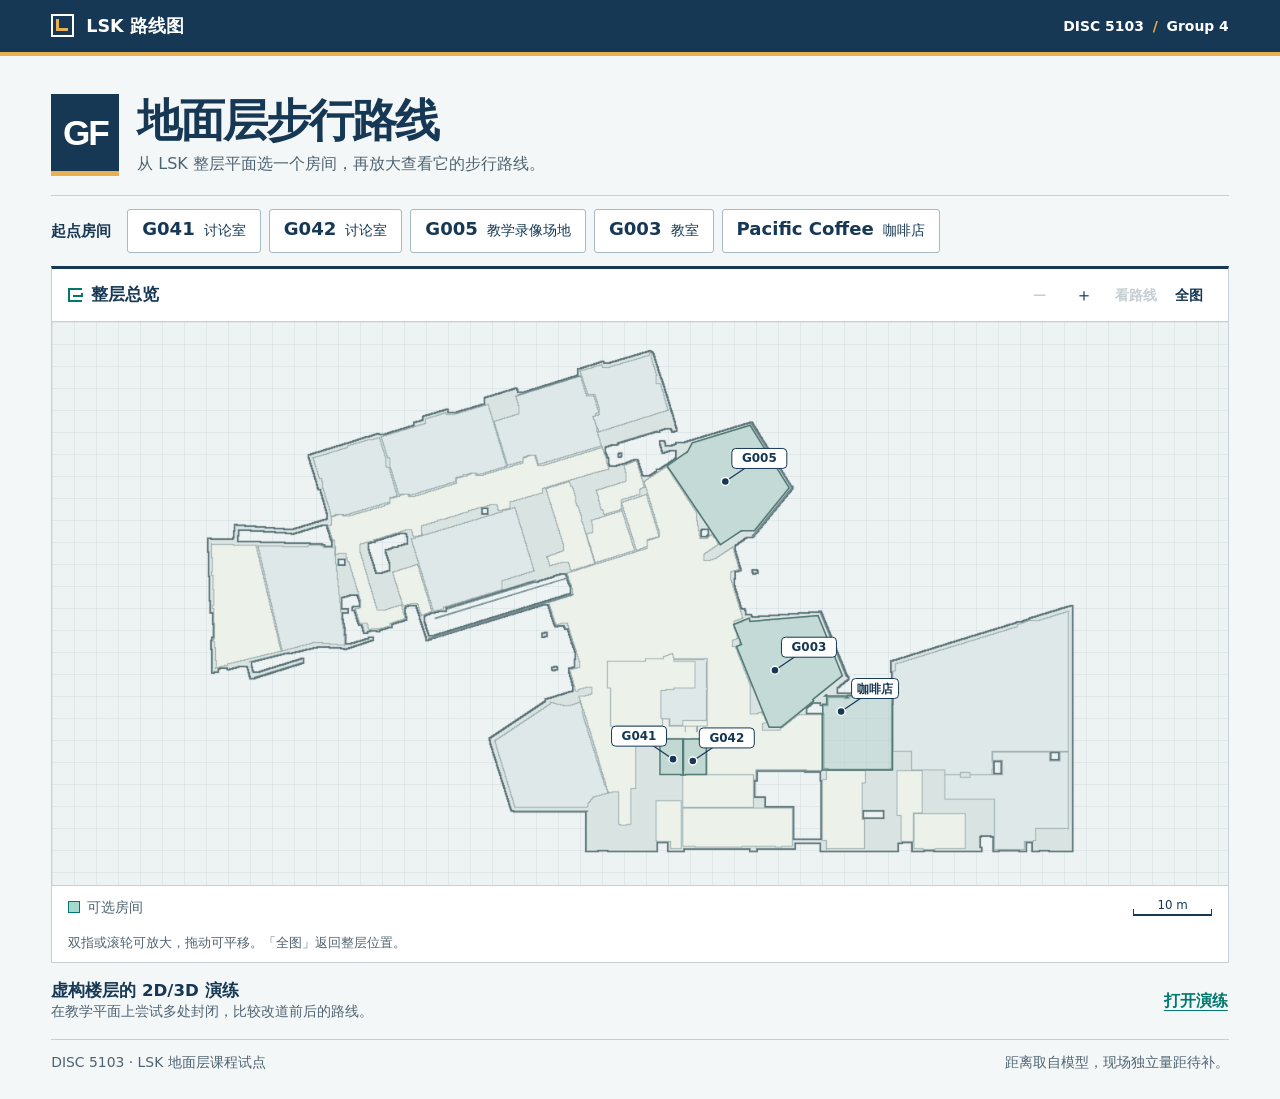
==== commit c1fb0e3b: "Add the classroom and cafe walks to the five-origin LSK map" ====
--- a/index.html
+++ b/index.html
@@ -48,7 +48,7 @@
   <div class="drawing">
     <div class="drawing-head"><div><span class="small-symbol" aria-hidden="true"></span><h2 id="map-state">整层总览</h2></div>
       <div class="map-tools" role="group" aria-label="地图缩放"><button id="floor-minus" aria-label="缩小地图">−</button><button id="floor-plus" aria-label="放大地图">＋</button><button id="floor-focus" disabled>看路线</button><button id="floor-fit">全图</button></div></div>
-    <div id="floor-stage" class="map-stage"><svg id="floor-svg" role="group" aria-label="G041、G042、G005 同层地图，点房号选择起点"></svg></div>
+    <div id="floor-stage" class="map-stage"><svg id="floor-svg" role="group" aria-label="LSK 地面层步行地图，点房号选择起点"></svg></div>
     <div class="map-key"><span><i class="origin-swatch"></i>可选房间</span><span id="route-legend" hidden><i class="floor-key-line"></i>当前路线</span><span id="end-legend" hidden><i class="end-swatch"></i>终点</span><span id="floor-scale" class="scale" aria-hidden="true" hidden>5 m</span></div>
     <p class="map-gesture">双指或滚轮可放大，拖动可平移。「全图」返回整层位置。</p>
   </div>
@@ -73,7 +73,7 @@
 <nav class="related"><div><strong>虚构楼层的 2D/3D 演练</strong><span>在教学平面上尝试多处封闭，比较改道前后的路线。</span></div><a href="./personal/index.html">打开演练</a></nav>
 <footer>DISC 5103 · LSK 地面层课程试点<span>距离取自模型，现场独立量距待补。</span></footer>
 <noscript>请启用浏览器的 JavaScript 以显示地图和路线。</noscript></main>
-<script id="embedded" type="application/json">{"rooms":[{"room_label":"G041","endpoint_id":"CAMPUS-MAIN","endpoint_label":"主校区侧门厅","distance_m":27.094,"alternate":{"endpoint_id":"VESTIBULE-B","endpoint_label":"另一侧门厅","distance_m":31.359}},{"room_label":"G042","endpoint_id":"VESTIBULE-B","endpoint_label":"另一侧门厅","distance_m":27.717,"alternate":{"endpoint_id":"CAMPUS-MAIN","endpoint_label":"主校区侧门厅","distance_m":29.981}}],"pilot_map":{"source":"doorway_checked_plan_v1","bounds_m":[-17.293763,-3.669121,13.390499,22.457112],"rooms":[{"room_label":"G041","origin_m":[0.0,0.0],"polygon_m":[[-1.6641,-1.9438],[0.9859,-1.9438],[0.9859,-2.0117],[1.2359,-2.0117],[1.2859,-2.0117],[1.2859,-1.3938],[1.2359,-1.3938],[1.2359,2.5561],[-1.6641,2.5561]]},{"room_label":"G042","origin_m":[2.52442505,-0.22868345],"polygon_m":[[1.3359,2.5561],[1.3359,-1.3938],[1.2859,-1.3938],[1.2859,-2.0117],[1.5859,-2.0117],[1.5859,-1.9438],[4.2359,-1.9438],[4.2359,-1.874],[4.2359,-1.4438],[4.2359,2.5561]]}],"routes":[{"room_label":"G041","endpoint_id":"CAMPUS-MAIN","distance_m":27.094,"xy_m":[[0,0],[-1.11414,2.606093],[-1.11414,3.880219],[-5.5,3.42],[-7.9,3.49],[-9.43,4.6],[-9.9,6.5],[-9.85,7.52],[-9.55,8.75],[-9.65,9.35],[-10.27,10.58],[-11.53,12.55],[-11.479382,13.887893],[-12.066921,13.689908],[-12.332261,13.600495],[-15.627423,12.490112]]},{"room_label":"G042","endpoint_id":"CAMPUS-MAIN","distance_m":29.981,"xy_m":[[2.524425,-0.228683],[1.88586,2.606093],[1.88586,3.431071],[-0.36414,3.431071],[-0.61414,3.880219],[-1.11414,3.880219],[-5.5,3.42],[-7.9,3.49],[-9.43,4.6],[-9.9,6.5],[-9.85,7.52],[-9.55,8.75],[-9.65,9.35],[-10.27,10.58],[-11.53,12.55],[-11.479382,13.887893],[-12.066921,13.689908],[-12.332261,13.600495],[-15.627423,12.490112]]},{"room_label":"G041","endpoint_id":"VESTIBULE-B","distance_m":31.359,"xy_m":[[0.0,0.0],[-1.11414,2.606093],[-1.11414,3.880219],[-0.61414,3.880219],[-0.36414,3.431071],[1.88586,3.431071],[3.74,3.43],[5.15,4.04],[6.0,6.1],[5.5,15.85],[6.45,18.48],[7.56,19.3],[8.416568,19.644076],[11.723097,20.806527]]},{"room_label":"G042","endpoint_id":"VESTIBULE-B","distance_m":27.717,"xy_m":[[2.524425,-0.228683],[1.88586,2.606093],[1.88586,3.431071],[3.74,3.43],[5.15,4.04],[6.0,6.1],[5.5,15.85],[6.45,18.48],[7.56,19.3],[8.416568,19.644076],[11.723097,20.806527]]}],"room_walks":{"G041":{"door":[-1.1141404772577177,2.606092744333321],"points":{"A":[-0.047172,0.11034],"B":[-0.630631,1.475112],"p":[0.2511,0.544686],"q":[-0.11055,1.390623],"r":[-0.993267,1.013249],"s":[-0.631617,0.167312]},"links":[["A","B"],["A","p"],["A","q"],["A","r"],["A","s"],["B","p"],["B","q"],["B","r"],["B","s"],["p","q"],["p","r"],["p","s"],["q","r"],["q","s"],["r","s"]]},"G042":{"door":[1.8858595227425707,2.6060927443333126],"points":{"A":[2.498054,-0.111617],"B":[2.156158,1.40616],"p":[2.862316,0.296307],"q":[2.660141,1.193818],"r":[1.723608,0.982853],"s":[1.925783,0.085342]},"links":[["A","B"],["A","p"],["A","q"],["A","r"],["A","s"],["B","p"],["B","q"],["B","r"],["B","s"],["p","q"],["p","r"],["p","s"],["q","r"],["q","s"],["r","s"]]}},"image":"[data-uri]"},"additional_case":{"room_label":"G005","room_name":"教学录像场地","origin_m":[6.66914651,35.40574872],"polygon_m":[[-0.093252,36.425651],[3.159913,31.602769],[3.354504,31.314285],[3.765748,30.704608],[4.043148,30.293356],[5.017325,28.849119],[5.372075,28.323195],[6.037899,27.331986],[8.554929,29.02275],[8.629364,29.07275],[8.787093,29.07275],[8.787093,29.118467],[9.830847,29.118467],[10.207357,29.118467],[10.379546,29.118467],[14.807597,34.586655],[9.812075,42.581162],[2.438518,40.326777],[1.869997,39.257574],[1.779781,39.191726],[1.80966,39.156568],[1.559773,38.988021],[1.536151,39.013902],[0.781478,38.463069],[-0.763757,37.399554],[-0.377268,36.838182]],"bounds_m":[-3.4839056061460063,17.97666648401922,16.455045915186343,44.219274857912865],"field_check_pending":true,"image":"[data-uri]","routes":[{"id":"G005-A","endpoint_id":"VESTIBULE-B","endpoint_label":"另一侧门厅","variant_label":"房门 A","distance_m":23.028469,"xy_m":[[6.669147,35.405749],[6.162727,28.222184],[5.62331,27.859514],[5.083893,27.496844],[3.43,26.78],[3.19,25.8],[3.38,24.98],[4.62,23.46],[6.35,21.36],[7.66,20.3],[8.416568,19.644076],[11.723097,20.806527]],"room_door_xy_m":[5.62331,27.859514]},{"id":"G005-B","endpoint_id":"VESTIBULE-B","endpoint_label":"另一侧门厅","variant_label":"房门 B","distance_m":32.142734,"xy_m":[[6.669147,35.405749],[0.076097,37.237738],[-0.459287,36.869141],[-0.994671,36.500544],[-1.83,35.18],[-0.1,31.54],[1.4,28.85],[2.1,26.43],[3.38,24.98],[4.62,23.46],[6.35,21.36],[7.66,20.3],[8.416568,19.644076],[11.723097,20.806527]],"room_door_xy_m":[-0.459287,36.869141]}]},"whole_floor":{"bounds_m":[-60.04535781,-13.11542592,51.57139286,52.77880038],"image":"[data-uri]"}}</script><script>(() => {
+<script id="embedded" type="application/json">{"rooms":[{"room_label":"G041","endpoint_id":"CAMPUS-MAIN","endpoint_label":"主校区侧门厅","distance_m":27.094,"alternate":{"endpoint_id":"VESTIBULE-B","endpoint_label":"另一侧门厅","distance_m":31.359}},{"room_label":"G042","endpoint_id":"VESTIBULE-B","endpoint_label":"另一侧门厅","distance_m":27.717,"alternate":{"endpoint_id":"CAMPUS-MAIN","endpoint_label":"主校区侧门厅","distance_m":29.981}}],"pilot_map":{"source":"doorway_checked_plan_v1","bounds_m":[-17.293763,-3.669121,13.390499,22.457112],"rooms":[{"room_label":"G041","origin_m":[0.0,0.0],"polygon_m":[[-1.6641,-1.9438],[0.9859,-1.9438],[0.9859,-2.0117],[1.2359,-2.0117],[1.2859,-2.0117],[1.2859,-1.3938],[1.2359,-1.3938],[1.2359,2.5561],[-1.6641,2.5561]]},{"room_label":"G042","origin_m":[2.52442505,-0.22868345],"polygon_m":[[1.3359,2.5561],[1.3359,-1.3938],[1.2859,-1.3938],[1.2859,-2.0117],[1.5859,-2.0117],[1.5859,-1.9438],[4.2359,-1.9438],[4.2359,-1.874],[4.2359,-1.4438],[4.2359,2.5561]]}],"routes":[{"room_label":"G041","endpoint_id":"CAMPUS-MAIN","distance_m":27.094,"xy_m":[[0,0],[-1.11414,2.606093],[-1.11414,3.880219],[-5.5,3.42],[-7.9,3.49],[-9.43,4.6],[-9.9,6.5],[-9.85,7.52],[-9.55,8.75],[-9.65,9.35],[-10.27,10.58],[-11.53,12.55],[-11.479382,13.887893],[-12.066921,13.689908],[-12.332261,13.600495],[-15.627423,12.490112]]},{"room_label":"G042","endpoint_id":"CAMPUS-MAIN","distance_m":29.981,"xy_m":[[2.524425,-0.228683],[1.88586,2.606093],[1.88586,3.431071],[-0.36414,3.431071],[-0.61414,3.880219],[-1.11414,3.880219],[-5.5,3.42],[-7.9,3.49],[-9.43,4.6],[-9.9,6.5],[-9.85,7.52],[-9.55,8.75],[-9.65,9.35],[-10.27,10.58],[-11.53,12.55],[-11.479382,13.887893],[-12.066921,13.689908],[-12.332261,13.600495],[-15.627423,12.490112]]},{"room_label":"G041","endpoint_id":"VESTIBULE-B","distance_m":31.359,"xy_m":[[0.0,0.0],[-1.11414,2.606093],[-1.11414,3.880219],[-0.61414,3.880219],[-0.36414,3.431071],[1.88586,3.431071],[3.74,3.43],[5.15,4.04],[6.0,6.1],[5.5,15.85],[6.45,18.48],[7.56,19.3],[8.416568,19.644076],[11.723097,20.806527]]},{"room_label":"G042","endpoint_id":"VESTIBULE-B","distance_m":27.717,"xy_m":[[2.524425,-0.228683],[1.88586,2.606093],[1.88586,3.431071],[3.74,3.43],[5.15,4.04],[6.0,6.1],[5.5,15.85],[6.45,18.48],[7.56,19.3],[8.416568,19.644076],[11.723097,20.806527]]}],"room_walks":{"G041":{"door":[-1.1141404772577177,2.606092744333321],"points":{"A":[-0.047172,0.11034],"B":[-0.630631,1.475112],"p":[0.2511,0.544686],"q":[-0.11055,1.390623],"r":[-0.993267,1.013249],"s":[-0.631617,0.167312]},"links":[["A","B"],["A","p"],["A","q"],["A","r"],["A","s"],["B","p"],["B","q"],["B","r"],["B","s"],["p","q"],["p","r"],["p","s"],["q","r"],["q","s"],["r","s"]]},"G042":{"door":[1.8858595227425707,2.6060927443333126],"points":{"A":[2.498054,-0.111617],"B":[2.156158,1.40616],"p":[2.862316,0.296307],"q":[2.660141,1.193818],"r":[1.723608,0.982853],"s":[1.925783,0.085342]},"links":[["A","B"],["A","p"],["A","q"],["A","r"],["A","s"],["B","p"],["B","q"],["B","r"],["B","s"],["p","q"],["p","r"],["p","s"],["q","r"],["q","s"],["r","s"]]}},"image":"[data-uri]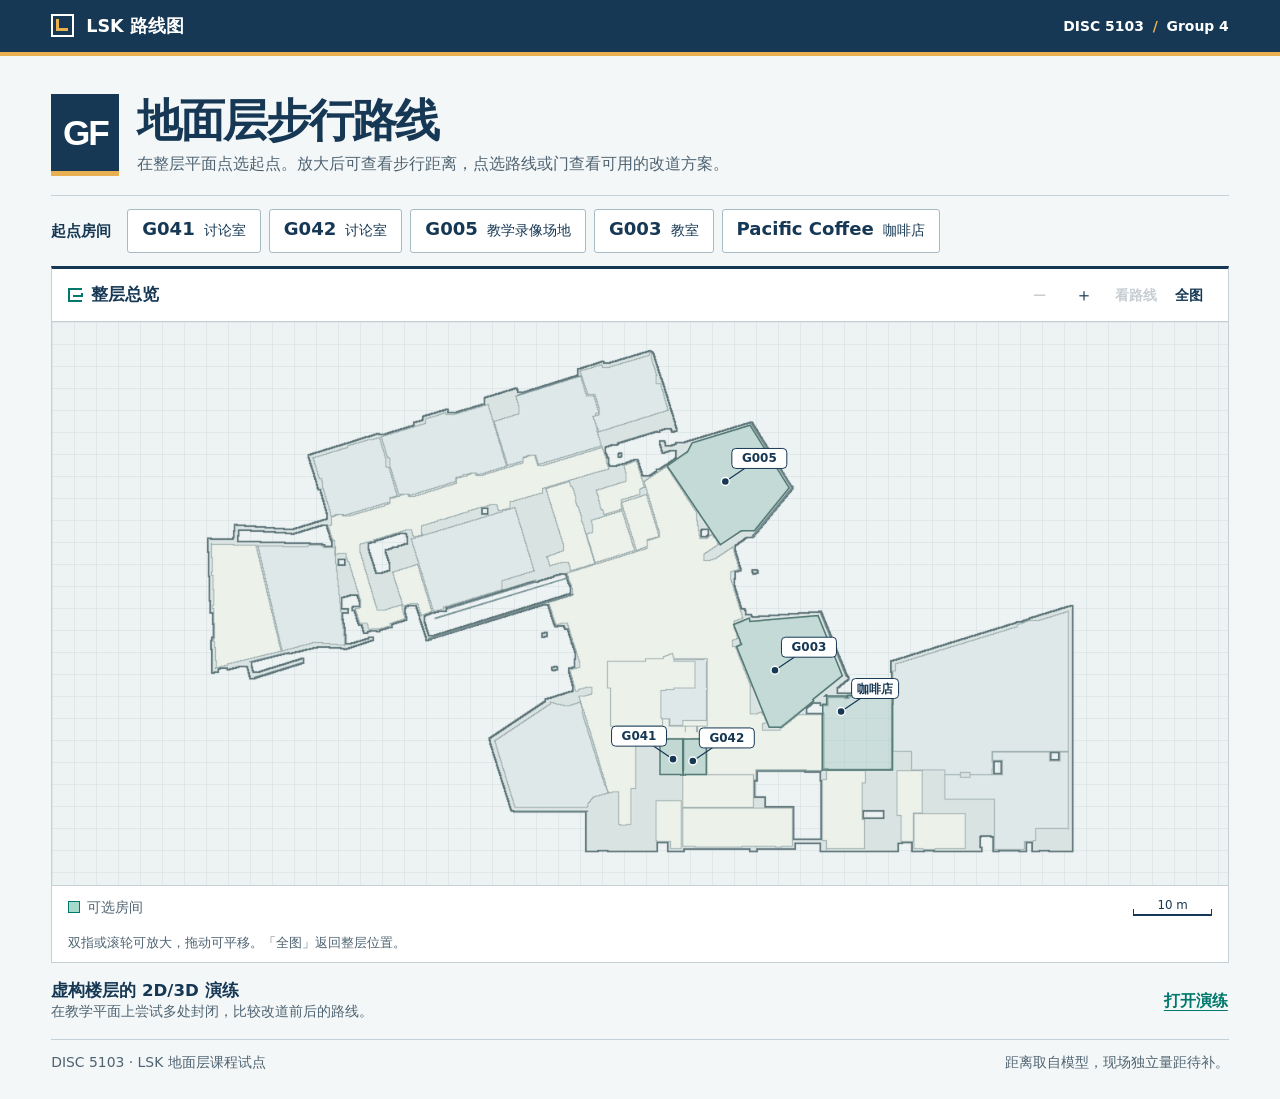
==== commit 4a15c0cd: "Enable verified nearest exits and rerouting for G003 and Pacific Coffee" ====
--- a/index.html
+++ b/index.html
@@ -41,7 +41,7 @@
 <span class="mast-credit">DISC 5103 <b>/</b> Group 4</span></div></header>
 <main class="wrap"><div class="page-intro">
 <div class="floor-sign" aria-label="Ground floor">GF</div>
-<div><h1 id="map-title">地面层步行路线</h1><p>从 LSK 整层平面选一个房间，再放大查看它的步行路线。</p></div>
+<div><h1 id="map-title">地面层步行路线</h1><p>在整层平面点选起点。放大后可查看步行距离，点选路线或门查看可用的改道方案。</p></div>
 </div>
 <div class="room-control"><span id="choose-room-label">起点房间</span><div id="case-rooms" role="group" aria-labelledby="choose-room-label"></div></div>
 <section id="floor" class="sheet" aria-label="平面图和路线信息">
@@ -73,7 +73,7 @@
 <nav class="related"><div><strong>虚构楼层的 2D/3D 演练</strong><span>在教学平面上尝试多处封闭，比较改道前后的路线。</span></div><a href="./personal/index.html">打开演练</a></nav>
 <footer>DISC 5103 · LSK 地面层课程试点<span>距离取自模型，现场独立量距待补。</span></footer>
 <noscript>请启用浏览器的 JavaScript 以显示地图和路线。</noscript></main>
-<script id="embedded" type="application/json">{"rooms":[{"room_label":"G041","endpoint_id":"CAMPUS-MAIN","endpoint_label":"主校区侧门厅","distance_m":27.094,"alternate":{"endpoint_id":"VESTIBULE-B","endpoint_label":"另一侧门厅","distance_m":31.359}},{"room_label":"G042","endpoint_id":"VESTIBULE-B","endpoint_label":"另一侧门厅","distance_m":27.717,"alternate":{"endpoint_id":"CAMPUS-MAIN","endpoint_label":"主校区侧门厅","distance_m":29.981}}],"pilot_map":{"source":"doorway_checked_plan_v1","bounds_m":[-17.293763,-3.669121,13.390499,22.457112],"rooms":[{"room_label":"G041","origin_m":[0.0,0.0],"polygon_m":[[-1.6641,-1.9438],[0.9859,-1.9438],[0.9859,-2.0117],[1.2359,-2.0117],[1.2859,-2.0117],[1.2859,-1.3938],[1.2359,-1.3938],[1.2359,2.5561],[-1.6641,2.5561]]},{"room_label":"G042","origin_m":[2.52442505,-0.22868345],"polygon_m":[[1.3359,2.5561],[1.3359,-1.3938],[1.2859,-1.3938],[1.2859,-2.0117],[1.5859,-2.0117],[1.5859,-1.9438],[4.2359,-1.9438],[4.2359,-1.874],[4.2359,-1.4438],[4.2359,2.5561]]}],"routes":[{"room_label":"G041","endpoint_id":"CAMPUS-MAIN","distance_m":27.094,"xy_m":[[0,0],[-1.11414,2.606093],[-1.11414,3.880219],[-5.5,3.42],[-7.9,3.49],[-9.43,4.6],[-9.9,6.5],[-9.85,7.52],[-9.55,8.75],[-9.65,9.35],[-10.27,10.58],[-11.53,12.55],[-11.479382,13.887893],[-12.066921,13.689908],[-12.332261,13.600495],[-15.627423,12.490112]]},{"room_label":"G042","endpoint_id":"CAMPUS-MAIN","distance_m":29.981,"xy_m":[[2.524425,-0.228683],[1.88586,2.606093],[1.88586,3.431071],[-0.36414,3.431071],[-0.61414,3.880219],[-1.11414,3.880219],[-5.5,3.42],[-7.9,3.49],[-9.43,4.6],[-9.9,6.5],[-9.85,7.52],[-9.55,8.75],[-9.65,9.35],[-10.27,10.58],[-11.53,12.55],[-11.479382,13.887893],[-12.066921,13.689908],[-12.332261,13.600495],[-15.627423,12.490112]]},{"room_label":"G041","endpoint_id":"VESTIBULE-B","distance_m":31.359,"xy_m":[[0.0,0.0],[-1.11414,2.606093],[-1.11414,3.880219],[-0.61414,3.880219],[-0.36414,3.431071],[1.88586,3.431071],[3.74,3.43],[5.15,4.04],[6.0,6.1],[5.5,15.85],[6.45,18.48],[7.56,19.3],[8.416568,19.644076],[11.723097,20.806527]]},{"room_label":"G042","endpoint_id":"VESTIBULE-B","distance_m":27.717,"xy_m":[[2.524425,-0.228683],[1.88586,2.606093],[1.88586,3.431071],[3.74,3.43],[5.15,4.04],[6.0,6.1],[5.5,15.85],[6.45,18.48],[7.56,19.3],[8.416568,19.644076],[11.723097,20.806527]]}],"room_walks":{"G041":{"door":[-1.1141404772577177,2.606092744333321],"points":{"A":[-0.047172,0.11034],"B":[-0.630631,1.475112],"p":[0.2511,0.544686],"q":[-0.11055,1.390623],"r":[-0.993267,1.013249],"s":[-0.631617,0.167312]},"links":[["A","B"],["A","p"],["A","q"],["A","r"],["A","s"],["B","p"],["B","q"],["B","r"],["B","s"],["p","q"],["p","r"],["p","s"],["q","r"],["q","s"],["r","s"]]},"G042":{"door":[1.8858595227425707,2.6060927443333126],"points":{"A":[2.498054,-0.111617],"B":[2.156158,1.40616],"p":[2.862316,0.296307],"q":[2.660141,1.193818],"r":[1.723608,0.982853],"s":[1.925783,0.085342]},"links":[["A","B"],["A","p"],["A","q"],["A","r"],["A","s"],["B","p"],["B","q"],["B","r"],["B","s"],["p","q"],["p","r"],["p","s"],["q","r"],["q","s"],["r","s"]]}},"image":"[data-uri]"},"additional_case":{"room_label":"G005","room_name":"教学录像场地","origin_m":[6.66914651,35.40574872],"polygon_m":[[-0.093252,36.425651],[3.159913,31.602769],[3.354504,31.314285],[3.765748,30.704608],[4.043148,30.293356],[5.017325,28.849119],[5.372075,28.323195],[6.037899,27.331986],[8.554929,29.02275],[8.629364,29.07275],[8.787093,29.07275],[8.787093,29.118467],[9.830847,29.118467],[10.207357,29.118467],[10.379546,29.118467],[14.807597,34.586655],[9.812075,42.581162],[2.438518,40.326777],[1.869997,39.257574],[1.779781,39.191726],[1.80966,39.156568],[1.559773,38.988021],[1.536151,39.013902],[0.781478,38.463069],[-0.763757,37.399554],[-0.377268,36.838182]],"bounds_m":[-3.4839056061460063,17.97666648401922,16.455045915186343,44.219274857912865],"field_check_pending":true,"image":"[data-uri]","routes":[{"id":"G005-A","endpoint_id":"VESTIBULE-B","endpoint_label":"另一侧门厅","variant_label":"房门 A","distance_m":23.028469,"xy_m":[[6.669147,35.405749],[6.162727,28.222184],[5.62331,27.859514],[5.083893,27.496844],[3.43,26.78],[3.19,25.8],[3.38,24.98],[4.62,23.46],[6.35,21.36],[7.66,20.3],[8.416568,19.644076],[11.723097,20.806527]],"room_door_xy_m":[5.62331,27.859514]},{"id":"G005-B","endpoint_id":"VESTIBULE-B","endpoint_label":"另一侧门厅","variant_label":"房门 B","distance_m":32.142734,"xy_m":[[6.669147,35.405749],[0.076097,37.237738],[-0.459287,36.869141],[-0.994671,36.500544],[-1.83,35.18],[-0.1,31.54],[1.4,28.85],[2.1,26.43],[3.38,24.98],[4.62,23.46],[6.35,21.36],[7.66,20.3],[8.416568,19.644076],[11.723097,20.806527]],"room_door_xy_m":[-0.459287,36.869141]}]},"whole_floor":{"bounds_m":[-60.04535781,-13.11542592,51.57139286,52.77880038],"image":"[data-uri]"},"daily_cases":[{"room_label":"G003","room_name":"教室","origin_m":[12.99696,11.339471],"polygon_m":[[12.262985,4.060344],[13.78689,4.060344],[13.831086,4.096133],[15.991506,5.845561],[16.050103,5.89301],[17.940603,7.423867],[17.811884,7.582826],[21.587998,10.640615],[18.485062,18.320822],[9.788464,17.560037],[9.752551,17.970561],[9.693959,17.970561],[9.693361,17.97204],[9.029418,17.703796],[7.719148,17.174428],[7.765956,17.058536],[8.187405,16.015487],[8.430899,15.412835],[8.521299,15.189092],[8.526269,15.176792],[8.531586,15.178417],[8.67751,14.701108],[8.712717,14.715333],[8.750177,14.622614],[8.715099,14.608442],[8.101446,14.360517],[10.124907,9.352135],[10.135285,9.326449],[10.564728,8.263511],[10.723682,7.870075],[11.39697,6.203582],[11.593103,5.718358],[11.967992,4.790475],[11.986441,4.744815],[12.119277,4.416033]],"transition":"ordinary_interior_door","routes":[{"id":"daily-G003","endpoint_id":"VESTIBULE-B","endpoint_label":"另一侧门厅","distance_m":18.435869,"xy_m":[[12.99696,11.339471],[8.499322,16.711555],[7.944351,16.483504],[7.38938,16.255453],[5.72,16.02],[5.68,17.54],[6.45,18.48],[7.56,19.3],[8.416568,19.644076],[11.723097,20.806527]]}]},{"room_label":"Pacific Coffee","room_name":"咖啡店","origin_m":[21.428238,6.071405],"polygon_m":[[22.085817,8.055737],[19.635035,8.055737],[19.362524,8.055737],[19.542979,8.206723],[19.583125,8.206723],[19.583125,7.006723],[19.08586,7.006723],[19.08586,5.756005],[19.02586,5.756005],[19.02586,-1.359774],[19.02586,-1.393795],[19.583125,-1.393795],[19.585859,-1.393797],[24.58586,-1.393795],[25.53586,-1.39379],[26.53586,-1.393795],[27.53586,-1.393797],[27.983125,-1.393797],[27.98586,-1.393797],[27.98586,0.956139],[27.98586,7.005989],[28.03586,7.005989],[28.03586,8.155722],[22.235817,8.155722],[22.235817,8.130737],[22.235817,7.905729],[22.085817,7.905729]],"transition":"open_room_separation","routes":[{"id":"daily-coffee","endpoint_id":"VESTIBULE-B","endpoint_label":"另一侧门厅","distance_m":36.761722,"xy_m":[[21.428238,6.071405],[19.70586,3.2],[19.02586,3.2],[18.34586,3.2],[11.95,2.95],[8.65,3.15],[7.35,4.35],[6.0,6.1],[5.5,15.85],[6.45,18.48],[7.56,19.3],[8.416568,19.644076],[11.723097,20.806527]]}]}]}</script><script>(() => {
+<script id="embedded" type="application/json">{"rooms":[{"room_label":"G041","endpoint_id":"CAMPUS-MAIN","endpoint_label":"主校区侧门厅","distance_m":27.094,"alternate":{"endpoint_id":"VESTIBULE-B","endpoint_label":"另一侧门厅","distance_m":31.359}},{"room_label":"G042","endpoint_id":"VESTIBULE-B","endpoint_label":"另一侧门厅","distance_m":27.717,"alternate":{"endpoint_id":"CAMPUS-MAIN","endpoint_label":"主校区侧门厅","distance_m":29.981}}],"pilot_map":{"source":"doorway_checked_plan_v1","bounds_m":[-17.293763,-3.669121,13.390499,22.457112],"rooms":[{"room_label":"G041","origin_m":[0.0,0.0],"polygon_m":[[-1.6641,-1.9438],[0.9859,-1.9438],[0.9859,-2.0117],[1.2359,-2.0117],[1.2859,-2.0117],[1.2859,-1.3938],[1.2359,-1.3938],[1.2359,2.5561],[-1.6641,2.5561]]},{"room_label":"G042","origin_m":[2.52442505,-0.22868345],"polygon_m":[[1.3359,2.5561],[1.3359,-1.3938],[1.2859,-1.3938],[1.2859,-2.0117],[1.5859,-2.0117],[1.5859,-1.9438],[4.2359,-1.9438],[4.2359,-1.874],[4.2359,-1.4438],[4.2359,2.5561]]}],"routes":[{"room_label":"G041","endpoint_id":"CAMPUS-MAIN","distance_m":27.094,"xy_m":[[0,0],[-1.11414,2.606093],[-1.11414,3.880219],[-5.5,3.42],[-7.9,3.49],[-9.43,4.6],[-9.9,6.5],[-9.85,7.52],[-9.55,8.75],[-9.65,9.35],[-10.27,10.58],[-11.53,12.55],[-11.479382,13.887893],[-12.066921,13.689908],[-12.332261,13.600495],[-15.627423,12.490112]]},{"room_label":"G042","endpoint_id":"CAMPUS-MAIN","distance_m":29.981,"xy_m":[[2.524425,-0.228683],[1.88586,2.606093],[1.88586,3.431071],[-0.36414,3.431071],[-0.61414,3.880219],[-1.11414,3.880219],[-5.5,3.42],[-7.9,3.49],[-9.43,4.6],[-9.9,6.5],[-9.85,7.52],[-9.55,8.75],[-9.65,9.35],[-10.27,10.58],[-11.53,12.55],[-11.479382,13.887893],[-12.066921,13.689908],[-12.332261,13.600495],[-15.627423,12.490112]]},{"room_label":"G041","endpoint_id":"VESTIBULE-B","distance_m":31.359,"xy_m":[[0.0,0.0],[-1.11414,2.606093],[-1.11414,3.880219],[-0.61414,3.880219],[-0.36414,3.431071],[1.88586,3.431071],[3.74,3.43],[5.15,4.04],[6.0,6.1],[5.5,15.85],[6.45,18.48],[7.56,19.3],[8.416568,19.644076],[11.723097,20.806527]]},{"room_label":"G042","endpoint_id":"VESTIBULE-B","distance_m":27.717,"xy_m":[[2.524425,-0.228683],[1.88586,2.606093],[1.88586,3.431071],[3.74,3.43],[5.15,4.04],[6.0,6.1],[5.5,15.85],[6.45,18.48],[7.56,19.3],[8.416568,19.644076],[11.723097,20.806527]]}],"room_walks":{"G041":{"door":[-1.1141404772577177,2.606092744333321],"points":{"A":[-0.047172,0.11034],"B":[-0.630631,1.475112],"p":[0.2511,0.544686],"q":[-0.11055,1.390623],"r":[-0.993267,1.013249],"s":[-0.631617,0.167312]},"links":[["A","B"],["A","p"],["A","q"],["A","r"],["A","s"],["B","p"],["B","q"],["B","r"],["B","s"],["p","q"],["p","r"],["p","s"],["q","r"],["q","s"],["r","s"]]},"G042":{"door":[1.8858595227425707,2.6060927443333126],"points":{"A":[2.498054,-0.111617],"B":[2.156158,1.40616],"p":[2.862316,0.296307],"q":[2.660141,1.193818],"r":[1.723608,0.982853],"s":[1.925783,0.085342]},"links":[["A","B"],["A","p"],["A","q"],["A","r"],["A","s"],["B","p"],["B","q"],["B","r"],["B","s"],["p","q"],["p","r"],["p","s"],["q","r"],["q","s"],["r","s"]]}},"image":"[data-uri]